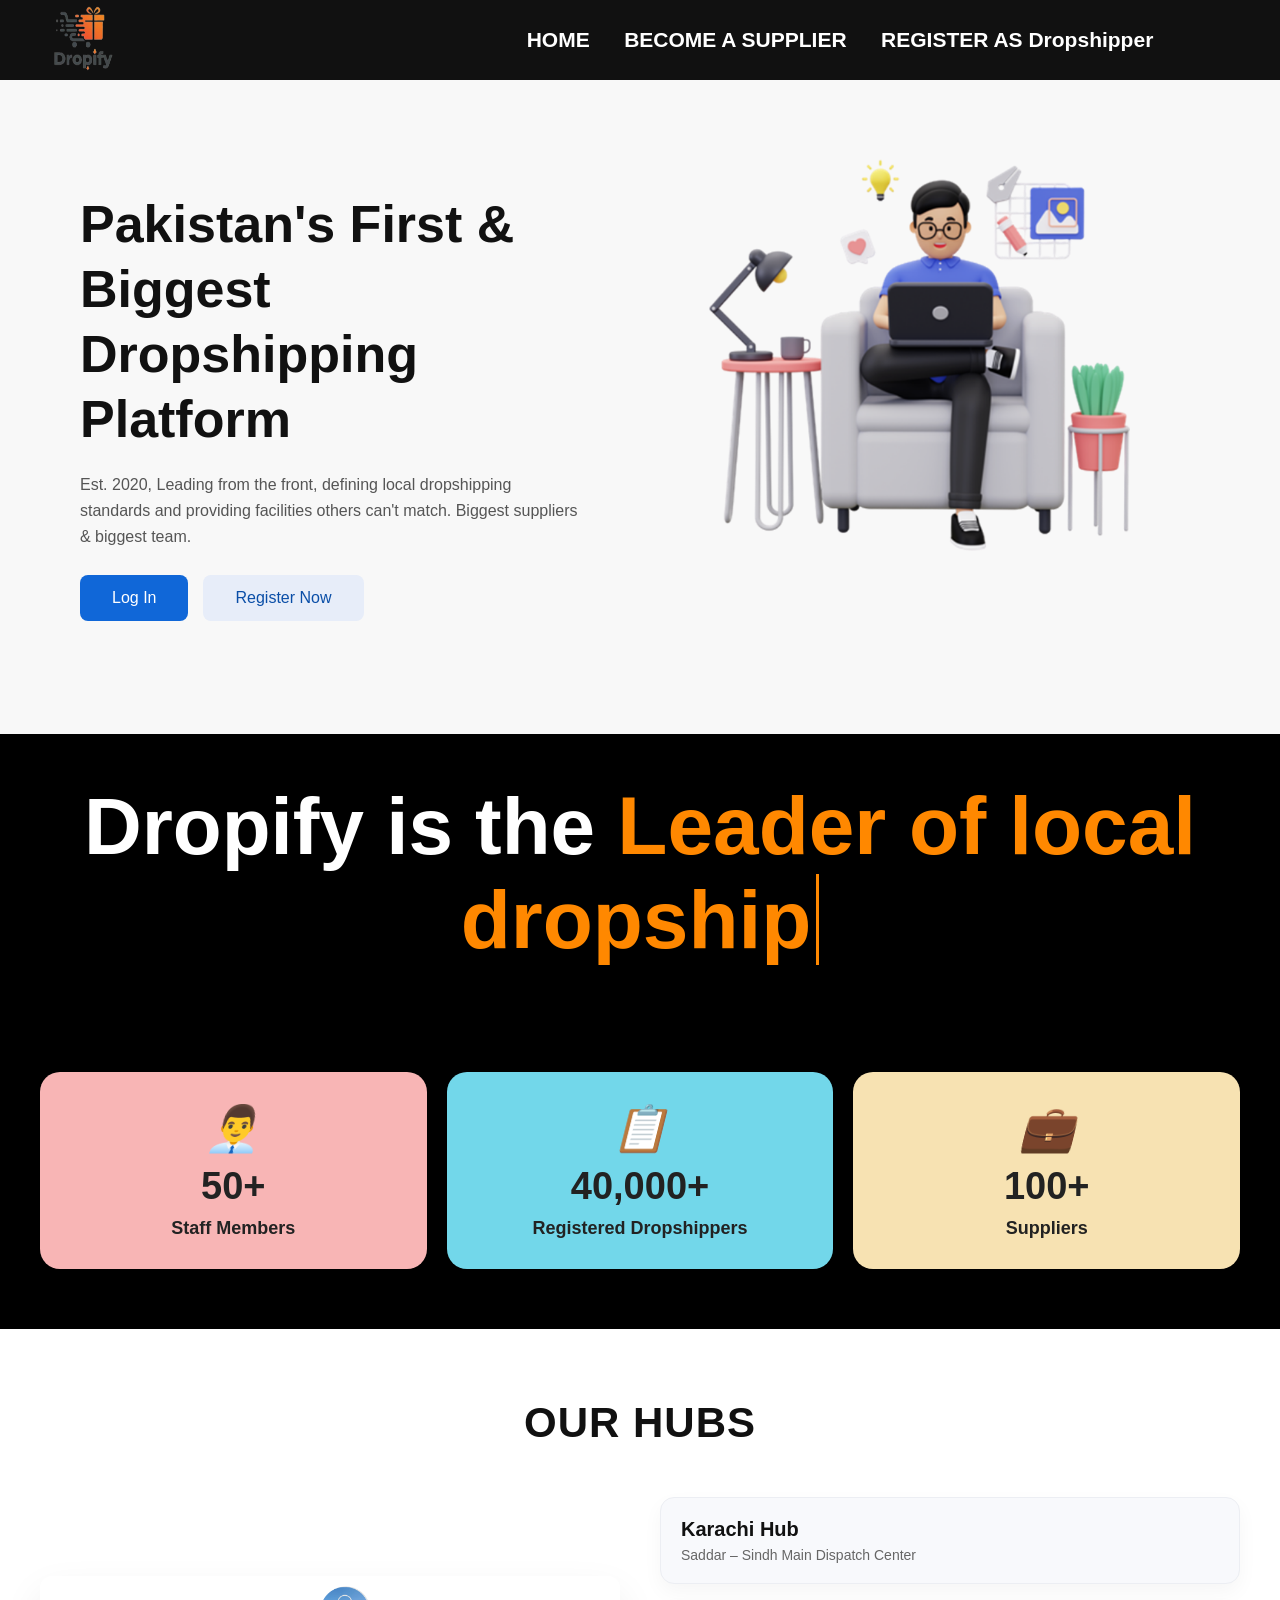
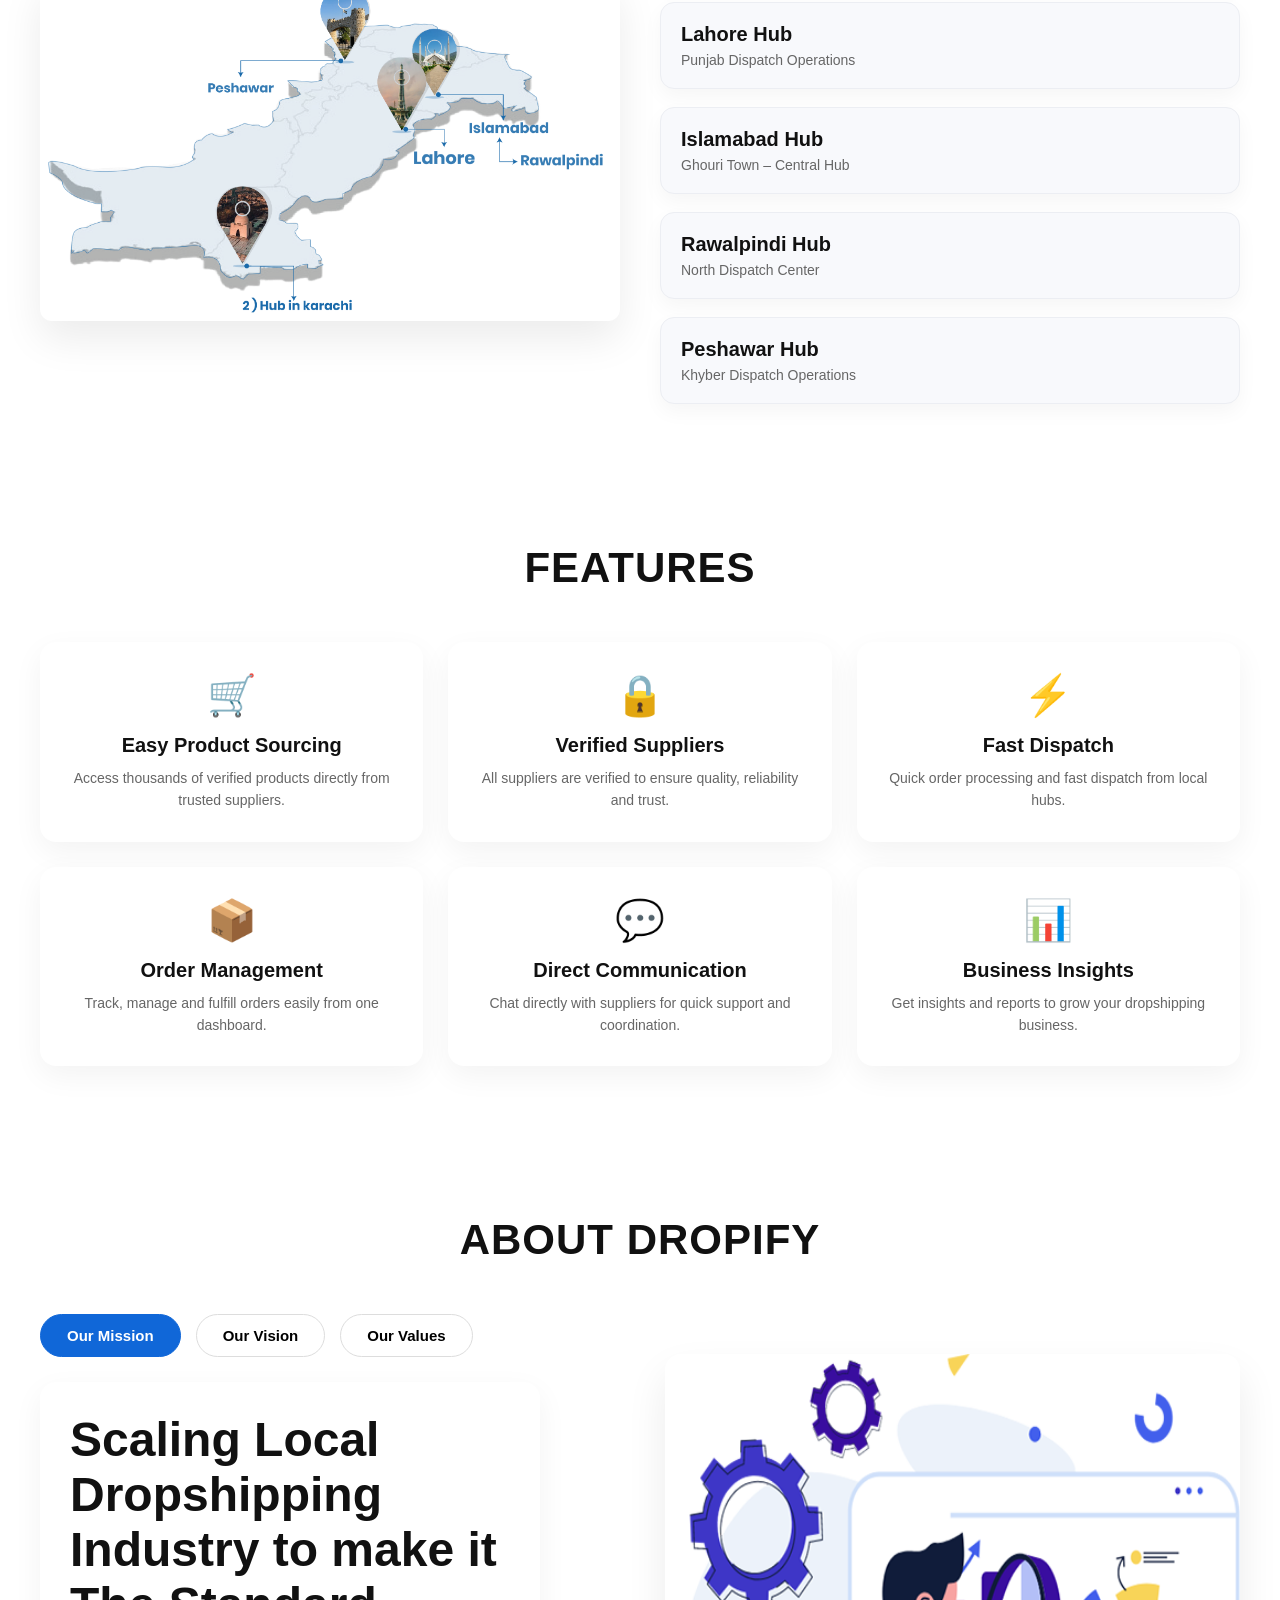
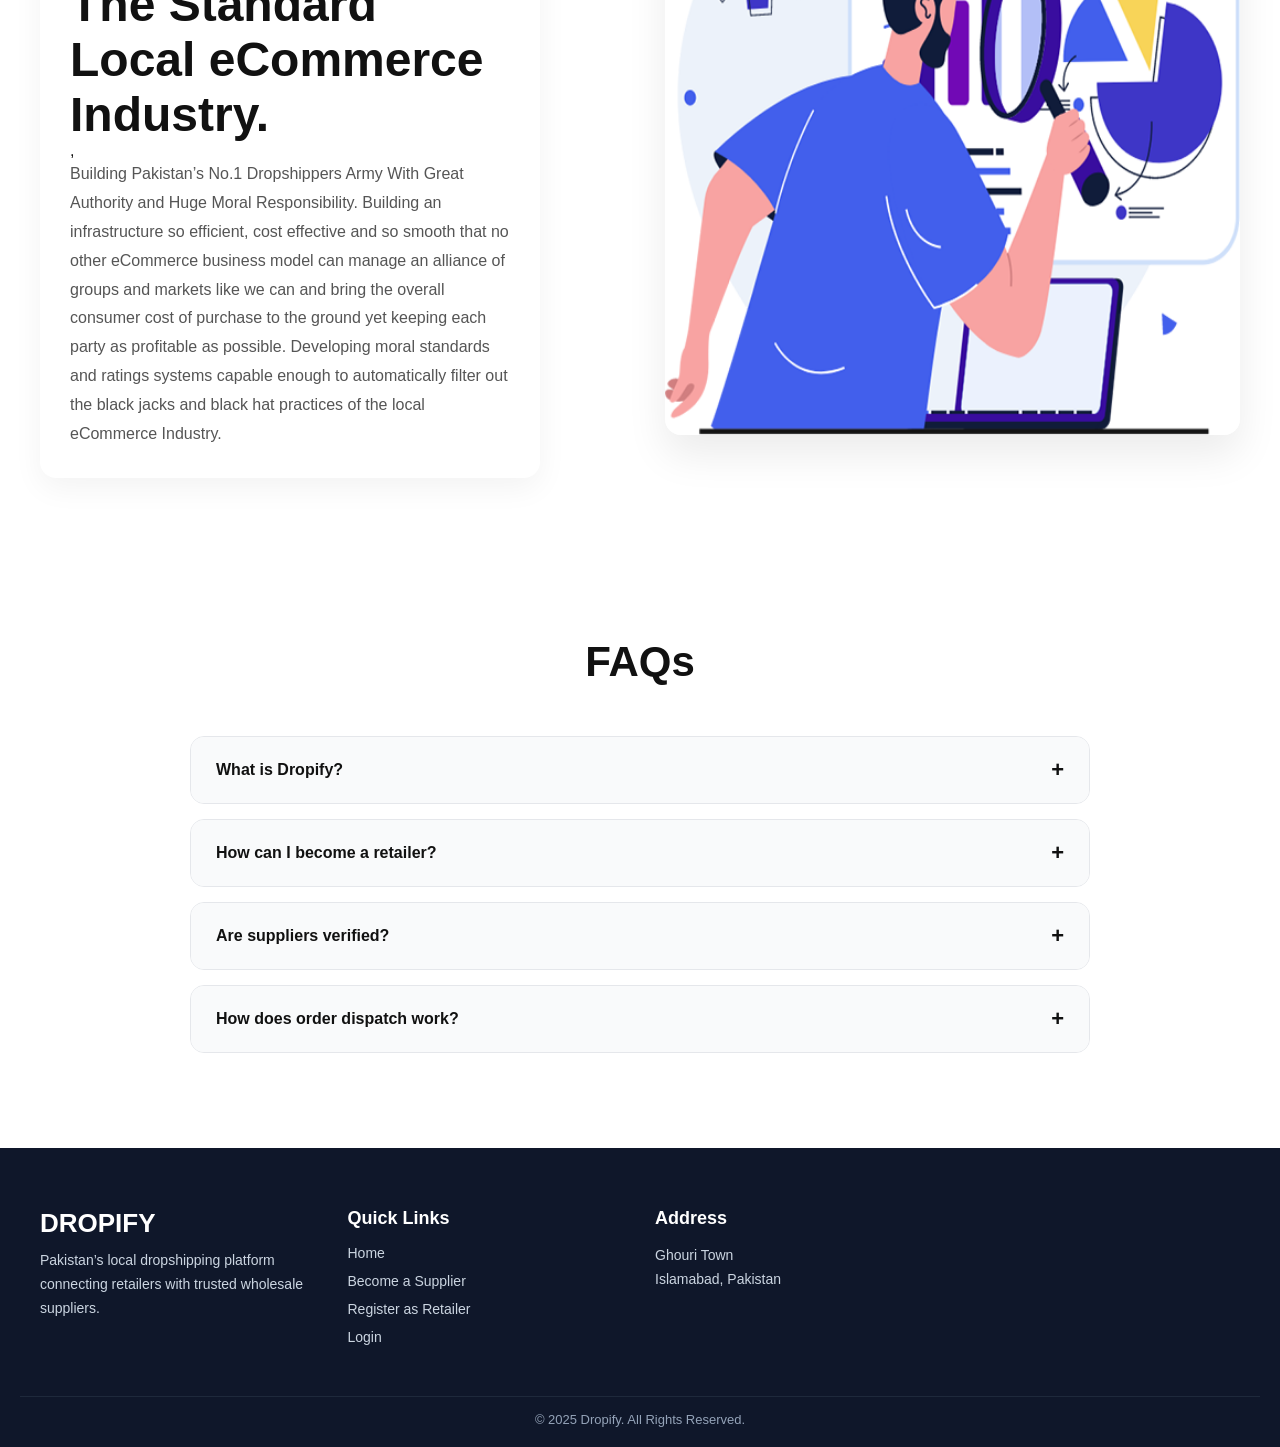
==== index.html @ 9a3376c7 "index.html" ====
<!DOCTYPE html>
<html lang="en">
<head>  
   
    <meta charset="UTF-8">
    <meta name="viewport" content="width=device-width, initial-scale=1.0">
    <title>DROPIFY - Home</title>
    <link rel="stylesheet" href="css/homepage.css">
</head>
<body>
   <!-- NAVBAR -->
<div class="navbar">
<!-- LEFT: LOGO -->
    <div class="nav-left">
        <img src="logo.png" class="logo" style="width: 83px; height: 83px;">
    </div>

    <!-- CENTER: MENU (Desktop) -->
    <div class="nav-center" id="navMenu">

    <!-- CLOSE BUTTON -->
    <div class="close-btn" id="closeBtn">✖</div>

        <a href="index.html">HOME</a>
        <a href="supplier-register.html">BECOME A SUPPLIER</a>
        <a href="retailer-register.html">REGISTER AS Dropshipper</a>
    </div>

</div>
    <!-- BANNER ABOUT COMPANY -->
     <div class="container">

        <div class="left">
            <h1>Pakistan's First & Biggest <br>Dropshipping Platform</h1>

            <p>
                Est. 2020, Leading from the front, defining local dropshipping standards 
                and providing facilities others can't match. Biggest suppliers & biggest team.
            </p>

            <div class="buttons">
                <a href="login.html"><button class="btn login">Log In</button></a>
                <a href="supplier-register.html"><button class="btn register">Register Now</button></a>
            </div>
        </div>

        <div class="right">
            <img src="banner1.png" alt="Dropshipping Image">
        </div>

    </div>
<div class="hero-section">
    <h2 class="typing-text">
        Dropify is the <span id="typewriter"></span>
    </h2>
</div>

    <!-- BANNER ABOUT PEOPLE WORKING WITH US -->

    <section class="stats-section">
    <div class="stats-container">

        <div class="stat-box pink">
            <i class="icon">👨‍💼</i>
            <h2>50+</h2>
            <p>Staff Members</p>
        </div>

        <div class="stat-box blue">
            <i class="icon">📋</i>
            <h2>40,000+</h2>
            <p>Registered Dropshippers</p>
        </div>

        <div class="stat-box yellow">
            <i class="icon">💼</i>
            <h2>100+</h2>
            <p>Suppliers</p>
        </div>

    </div>
</section>
<!-- OUR HUBS SECTION -->
<section class="hubs-section">

    <!-- TOP HEADING -->
    <h2 class="hubs-main-title">OUR HUBS</h2>

    <div class="hubs-content">

        <!-- LEFT SIDE IMAGE -->
        <div class="hubs-left">
            <img src="hubs.png" alt="Hubs Image">
        </div>

        <!-- RIGHT SIDE CARDS -->
        <div class="hubs-right">

            <div class="hub-card">
                <h3>Karachi Hub</h3>
                <p>Saddar – Sindh Main Dispatch Center</p>
            </div>

            <div class="hub-card">
                <h3>Lahore Hub</h3>
                <p>Punjab Dispatch Operations</p>
            </div>

            <div class="hub-card">
                <h3>Islamabad Hub</h3>
                <p>Ghouri Town – Central Hub</p>
            </div>

            <div class="hub-card">
                <h3>Rawalpindi Hub</h3>
                <p>North Dispatch Center</p>
            </div>

            <div class="hub-card">
                <h3>Peshawar Hub</h3>
                <p>Khyber Dispatch Operations</p>
            </div>

        </div>

    </div>

</section>


<!-- FEATURES SECTION -->
<section class="features-section">

    <h2 class="features-title">FEATURES</h2>

    <div class="features-container">

        <div class="feature-card">
            <div class="feature-icon">🛒</div>
            <h3>Easy Product Sourcing</h3>
            <p>Access thousands of verified products directly from trusted suppliers.</p>
        </div>

        <div class="feature-card">
            <div class="feature-icon">🔒</div>
            <h3>Verified Suppliers</h3>
            <p>All suppliers are verified to ensure quality, reliability and trust.</p>
        </div>

        <div class="feature-card">
            <div class="feature-icon">⚡</div>
            <h3>Fast Dispatch</h3>
            <p>Quick order processing and fast dispatch from local hubs.</p>
        </div>

        <div class="feature-card">
            <div class="feature-icon">📦</div>
            <h3>Order Management</h3>
            <p>Track, manage and fulfill orders easily from one dashboard.</p>
        </div>

        <div class="feature-card">
            <div class="feature-icon">💬</div>
            <h3>Direct Communication</h3>
            <p>Chat directly with suppliers for quick support and coordination.</p>
        </div>

        <div class="feature-card">
            <div class="feature-icon">📊</div>
            <h3>Business Insights</h3>
            <p>Get insights and reports to grow your dropshipping business.</p>
        </div>

    </div>

</section>


<!-- ABOUT DROPIFY SECTION -->
<section class="about-section">

    <!-- TOP HEADING -->
    <h2 class="about-title">ABOUT DROPIFY</h2>

    <div class="about-content">

        <!-- LEFT SIDE : TABS + CONTENT -->
        <div class="about-left">

            <div class="tabs">
                <button class="tab-btn active" onclick="openTab(event, 'mission')">
                    Our Mission
                </button>
                <button class="tab-btn" onclick="openTab(event, 'vision')">
                    Our Vision
                </button>
                <button class="tab-btn" onclick="openTab(event, 'values')">
                    Our Values
                </button>
            </div>

            <div class="tab-content">
                <div id="mission" class="tab-panel active">
                    <h1 style="font-size: 48px;">Scaling Local Dropshipping Industry to make it The Standard Local eCommerce Industry.</h1>,<br>
                    <p>
                       Building Pakistan’s No.1 Dropshippers Army With Great Authority and Huge Moral Responsibility.

Building an infrastructure so efficient, cost effective and so smooth that no other eCommerce business model can manage an alliance of groups and markets like we can and bring the overall consumer cost of purchase to the ground yet keeping each party as profitable as possible.

Developing moral standards and ratings systems capable enough to automatically filter out the black jacks and black hat practices of the local eCommerce Industry.
                    </p>
                </div>

                <div id="vision" class="tab-panel">
                    <h1 style="font-size: 48px;">To Become the Standard Way of eCommerce in Pakistan</h1><br>
                    <p>
                        To build the most cost-efficient, resource efficient, morally well managed eCommerce business model that utilizes the best on their best abilities, i.e Top wholesalers and products experts focusing all their attention to source and represent the next big product and Industry’s top digital expert utilizing their digital skills to manage sales and market of the product with their best abilities.

Making these relations so well managed and so transparent and systematic that one might stop considering any other options of running an eCommerce in Pakistan.
                    </p>
                </div>

                <div id="values" class="tab-panel">
                    <h1 style="font-size: 48px;">Transparency for all</h1><br>
                    <p>
                        We as a platform believe in extreme realistic approaches and extreme transparency of data so parties involved in the trade could take the right measures and bring the changes that benefits everyone around the chain proud to be a part of. For example, returns are the most expensive part of eCommerce business so Dropify will never adjust these expensive in any other costs or charges mentioned to make sure dropshippers who are capable to control these expense in their business should be the top beneficiary of their efforts.

Morals and Ethics are a Necessity

Slowly but surely we are developing the systems and ratings to catch and kick the unethical business practices and making sure all the parties remains within the defined boundaries so an aura of trust can be built around the network of most alliances made through dropify.

Data and Automation for All

We believe in the intelligence which can be retrieved through the real data being submitted in the platform and utilizing this intelligence for the public benefits and automating the resource taking procedure to provide the services at unimaginable costs for all.
                    </p>
                </div>
            </div>

        </div>

        <!-- RIGHT SIDE : IMAGE -->
        <div class="about-right">
            <img src="about.png" alt="About Dropify">
        </div>

    </div>

</section>



    <!-- FAQ SECTION -->
<section class="faq-section">

    <h2 class="faq-title">FAQs</h2>

    <div class="faq-container">

        <div class="faq-item">
            <div class="faq-question">
                <span>What is Dropify?</span>
                <span class="icon">+</span>
            </div>
            <div class="faq-answer">
                Dropify is a local dropshipping platform that connects retailers with verified wholesale suppliers across Pakistan.
            </div>
        </div>

        <div class="faq-item">
            <div class="faq-question">
                <span>How can I become a retailer?</span>
                <span class="icon">+</span>
            </div>
            <div class="faq-answer">
                You can register as a retailer by creating an account and getting access to suppliers and products.
            </div>
        </div>

        <div class="faq-item">
            <div class="faq-question">
                <span>Are suppliers verified?</span>
                <span class="icon">+</span>
            </div>
            <div class="faq-answer">
                Yes, all suppliers on Dropify are verified to ensure trust, quality, and reliable order fulfillment.
            </div>
        </div>

        <div class="faq-item">
            <div class="faq-question">
                <span>How does order dispatch work?</span>
                <span class="icon">+</span>
            </div>
            <div class="faq-answer">
                Orders are dispatched from our local hubs located in major cities across Pakistan.
            </div>
        </div>

    </div>

</section>


<!-- FOOTER -->
<footer class="footer">

    <div class="footer-container">

        <!-- BRAND -->
        <div class="footer-box">
            <h3>DROPIFY</h3>
            <p>
                Pakistan’s local dropshipping platform connecting retailers
                with trusted wholesale suppliers.
            </p>
        </div>

        <!-- QUICK LINKS -->
        <div class="footer-box">
            <h4>Quick Links</h4>
            <ul>
                <li><a href="index.html">Home</a></li>
                <li><a href="supplier-register.html">Become a Supplier</a></li>
                <li><a href="retailer-register.html">Register as Retailer</a></li>
                <li><a href="login.html">Login</a></li>
            </ul>
        </div>

        <!-- ADDRESS -->
        <div class="footer-box">
            <h4>Address</h4>
            <p>Ghouri Town<br>Islamabad, Pakistan</p>
        </div>


    </div>

    <div class="footer-bottom">
        © 2025 Dropify. All Rights Reserved.
    </div>

</footer>

<script src="js/script.js"></script>
<script src="js/auth.js"></script>
</body>
</html>
---- css/homepage.css ----
/* GLOBAL BACKGROUND */
html, body {
    background-color: #ffffff;
    color: #111;}
.features-section,
.about-section,
.hubs-section,
.hubs-split-section,
.stats-section {
    background: #ffffff;
}

body {
    margin: 0;
    font-family: Arial, sans-serif;
    background: #f8f8f8;
}
/* hamburger hidden on desktop */
.hamburger {
    display: none;
    font-size: 30px;
    cursor: pointer;
    color: white;
}

.close-btn {
    display: none;
}


@media (max-width: 768px) {

    /* NAV-RIGHT center all items in mobile */
.nav-right {
    width: 100%;
    display: flex;
    justify-content: center;
    align-items: center;
    margin-top: 10px;
}

/* Close button inside side menu */
.close-btn {
    position: absolute;
    top: 20px;
    right: 20px;
    font-size: 28px;
    cursor: pointer;
    color: white;
    display: block;
}


/* Center the hamburger icon in mobile view */
.hamburger {
    font-size: 32px;
    display: block;
    margin: 0 auto;         /* center horizontally */
}


    /* Mobile menu hidden by default (right side) */
    .nav-center {
        position: fixed;
        top: 0;
        right: -250px;            /* hidden outside screen */
        width: 250px;
        height: 100%;
        background: #111;
        flex-direction: column;
        padding-top: 80px;
        transition: 0.3s ease;    /* smooth slide */
        z-index: 999;
    }

    /* menu links style */
    .nav-center a {
        color: white;
        display: block;
        font-size: 20px;
        padding: 15px 20px;      /* SPACE between items */
        margin: 5px 0;           /* extra space between items */
        border-bottom: 1px solid rgba(255,255,255,0.1);
        text-align: left;
    }

    /* When active (JS toggles this class) */
    .nav-center.active {
        right: 0;                 /* slide in */
    }

    .hamburger {
        display: block;
    }

    .navbar {
        flex-wrap: nowrap;
    }


}

/* NAVBAR */

.navbar {
    position: sticky;
    top: 0;
    z-index: 9999;
}

.navbar {
    background: #111;
    padding: 15px 40px;
    max-height: 80px;
    display: flex;
    justify-content: space-between;
    align-items: center;
    color: #fff;
}

/* GRID: LEFT - CENTER - RIGHT */
.nav-left {
    flex: 1;
}
.nav-center {
    flex: 2;
    text-align: center;
}
.nav-right {
    flex: 1;
    text-align: right;
}

/* LOGO */
.logo {
    height: 100px;
    width: auto;
}

/* MENU LINKS */
.nav-center a {
    margin: 0 15px;
    color: white;
    text-decoration: none;
    font-size: 21px;
    font-weight: bold;
    position: relative;
    padding-bottom: 3px;
    transition: 0.3s ease;
}

/* MENU HOVER EFFECT */
.nav-center a::after {
    content: "";
    position: absolute;
    left: 0;
    bottom: -3px;
    width: 0%;
    height: 2px;
    background: orange;
    transition: 0.3s ease;
}
.nav-center a:hover {
    color: orange;
}
.nav-center a:hover::after {
    width: 100%;
}

/* SEARCH BOX */
.search-box {
    padding: 8px 12px;
    border-radius: 20px;
    border: none;
    outline: none;
    font-size: 16px;
}


/* BANNERS */
* {
    margin: 0;
    padding: 0;
    box-sizing: border-box;
    font-family: "Poppins", sans-serif;
}

.container {
    display: flex;
    align-items: center;
    justify-content: space-between;
    padding: 60px 80px;
}

.left {
    width: 50%;
}

.left h1 {
    font-size: 52px;
    font-weight: 700;
    line-height: 65px;
}

.left p {
    margin: 20px 0;
    font-size: 16px;
    color: #555;
    line-height: 26px;
    max-width: 90%;
}

.buttons {
    margin-top: 25px;
    display: flex;
    gap: 15px;
}

.btn {
    padding: 14px 32px;
    border-radius: 8px;
    font-size: 16px;
    cursor: pointer;
    border: none;
    transition: 0.3s;
}

.login {
    background: #1067d8;
    color: #fff;
}

.login:hover {
    background: #0a4ea7;
}

.register {
    background: #e7edf9;
    color: #0a4ea7;
}

.register:hover {
    background: #d0dcf3;
}

.right {
    width: 50%;
    display: flex;
    justify-content: center;
}

.right img {
    width: 85%;
}

@media screen and (max-width: 900px) {
    .container {
        flex-direction: column;
        text-align: center;
        padding: 40px 20px;
    }
    .left, .right {
        width: 100%;
    }
    .right img {
        width: 65%;
    }
}

.typing-text {
    font-size: 32px;
    font-weight: 600;
    margin-top: 20px;
}

#typewriter {
    color: #1067d8;
    border-right: 3px solid #1067d8;
    padding-right: 5px;
    animation: blink 0.7s infinite;
}

@keyframes blink {
    0% { border-color: transparent; }
    50% { border-color: #1067d8; }
    100% { border-color: transparent; }
}

/* HERO BACKGROUND */
.hero-section {
    background: #000;
    padding: 25px 10px;
    text-align: center;  /* Center everything */
}

/* MAIN STATIC TEXT */
.typing-text {
    font-size: 80px;        /* bigger */
    font-weight: 800;       /* extra bold */
    color: #fff;            /* white */
}

/* TYPEWRITER TEXT */
#typewriter {
    color: #ff8800;         /* orange */
    font-weight: 900;       /* even bolder */
    font-size: 82px;        /* slightly bigger */
    border-right: 3px solid #ff8800;
    padding-right: 5px;
    animation: blink 0.7s infinite;
}

/* Cursor blink */
@keyframes blink {
    0% { border-color: transparent; }
    50% { border-color: #ff8800; }
    100% { border-color: transparent; }
}

/* STATS SECTION */
.stats-section {
    background: black;     
    padding: 60px 0;
}

.stats-container {
    max-width: 1200px;
    margin: auto;
    display: flex;
    justify-content: space-between;
    gap: 20px;
    flex-wrap: wrap;
}

/* Box Styling */
.stat-box {
    flex: 1;
    min-width: 280px;
    background: white;
    padding: 30px 20px;
    border-radius: 20px;
    text-align: center;
    transition: 0.3s;
    color: #222;
}

.stat-box:hover {
    transform: translateY(-10px);
}

/* COLORS */
.pink { background: #f8b5b5; }
.blue { background: #72d7ea; }
.yellow { background: #f7e2b2; }

/* ICON */
.stat-box .icon {
    font-size: 45px;
    margin-bottom: 10px;
    display: block;
}

/* Big Number */
.stat-box h2 {
    font-size: 38px;
    margin: 10px 0;
    font-weight: 800;
}

/* Description */
.stat-box p {
    font-size: 18px;
    font-weight: 600;
}


/* SECTIONS */
section {
    padding: 40px 80px;
    text-align: center;
}
h2 {
    margin-bottom: 20px;
}
/* OUR HUBS SECTION */
.hubs-section {
    padding: 70px 20px;
    background: #ffffff !important;
    text-align: center;
}


/* Big bold title */
.hubs-main-title {
    font-size: 42px;
    font-weight: 800;
    margin-bottom: 50px;
    color: #111;
    letter-spacing: 1px;
}

/* Two-column layout */
.hubs-content {
    max-width: 1200px;
    margin: auto;
    display: grid;
    grid-template-columns: 1fr 1fr;
    gap: 40px;
    align-items: center;
}

/* Left image */
.hubs-left img {
    width: 100%;
    border-radius: 12px;
    box-shadow: 0 18px 40px rgba(0,0,0,0.08);
}

/* Right cards wrap */
.hubs-right {
    display: flex;
    flex-direction: column;
    gap: 18px;
}

/* Hub card redesign */
.hub-card {
    background: #f8f9fc;
    padding: 20px;
    border-radius: 14px;
    text-align: left;
    border: 1px solid #eceef3;
    box-shadow: 0 8px 20px rgba(0,0,0,0.04);
    transition: 0.2s ease;
}

.hub-card:hover {
    transform: translateY(-4px);
    box-shadow: 0 12px 30px rgba(0,0,0,0.08);
}

.hub-card h3 {
    margin: 0;
    font-size: 20px;
    font-weight: 700;
    color: #111;
}

.hub-card p {
    margin: 6px 0 0;
    color: #666;
    font-size: 14px;
}

/* Responsive */
@media (max-width: 900px) {
    .hubs-content {
        grid-template-columns: 1fr;
        gap: 30px;
    }
}


/* FEATURES SECTION */
.features-section {
    padding: 70px 20px;
    background: #ffffff !important;
    text-align: center;
}


.features-title {
    font-size: 42px;
    font-weight: 800;
    margin-bottom: 50px;
    color: #111;
    letter-spacing: 1px;
}

/* Features grid */
.features-container {
    max-width: 1200px;
    margin: auto;
    display: grid;
    grid-template-columns: repeat(3, 1fr);
    gap: 25px;
}

/* Feature card */
.feature-card {
    background: #ffffff;
    padding: 30px 20px;
    border-radius: 16px;
    box-shadow: 0 10px 30px rgba(0,0,0,0.05);
    transition: 0.25s ease;
}

.feature-card:hover {
    transform: translateY(-8px);
    box-shadow: 0 16px 40px rgba(0,0,0,0.08);
}

/* Icon */
.feature-icon {
    font-size: 40px;
    margin-bottom: 15px;
}

/* Title */
.feature-card h3 {
    font-size: 20px;
    font-weight: 700;
    margin-bottom: 10px;
    color: #111;
}

/* Description */
.feature-card p {
    font-size: 14px;
    color: #666;
    line-height: 1.6;
}

/* Responsive */
@media (max-width: 900px) {
    .features-container {
        grid-template-columns: repeat(2, 1fr);
    }
}

@media (max-width: 600px) {
    .features-container {
        grid-template-columns: 1fr;
    }
    .features-title {
        font-size: 30px;
    }
}
/* ABOUT DROPIFY SECTION */

.about-section {
    padding: 80px 20px;
    background: #ffffff !important;
}


/* Big title */
.about-title {
    text-align: center;
    font-size: 42px;
    font-weight: 800;
    margin-bottom: 50px;
    color: #111;
    letter-spacing: 1px;
}

/* Two column layout */
.about-content {
    max-width: 1200px;
    margin: auto;
    display: grid;
    grid-template-columns: 1fr 1fr;
    gap: 50px;
    align-items: center;
}

/* LEFT SIDE */
.about-left {
    text-align: left;
}

/* Tabs */
.tabs {
    display: flex;
    gap: 15px;
    margin-bottom: 25px;
    flex-wrap: wrap;
}

.tab-btn {
    padding: 12px 26px;
    border-radius: 30px;
    border: 1px solid #ddd;
    background: #ffffff;
    font-size: 15px;
    font-weight: 600;
    cursor: pointer;
    transition: 0.25s;
}

.tab-btn:hover {
    background: #eaeefd;
}

.tab-btn.active {
    background: #1067d8;
    color: #fff;
    border-color: #1067d8;
}

/* Tab content */
.tab-content {
    max-width: 500px;
}

.tab-panel {
    display: none;
    background: #ffffff;
    padding: 30px;
    border-radius: 16px;
    box-shadow: 0 10px 30px rgba(0,0,0,0.05);
}

.tab-panel.active {
    display: block;
}

.tab-panel p {
    font-size: 16px;
    color: #555;
    line-height: 1.8;
}

/* RIGHT SIDE IMAGE */
.about-right img {
    width: 100%;
    border-radius: 16px;
    box-shadow: 0 20px 40px rgba(0,0,0,0.08);
}

/* Responsive */
@media (max-width: 900px) {
    .about-content {
        grid-template-columns: 1fr;
    }

    .about-left {
        text-align: center;
    }

    .tab-content {
        margin: auto;
    }
}


/* FAQ SECTION */
.faq-section {
    padding: 80px 20px;
    background: #ffffff;
}

.faq-title {
    text-align: center;
    font-size: 42px;
    font-weight: 800;
    margin-bottom: 50px;
    color: #111;
}

/* Container */
.faq-container {
    max-width: 900px;
    margin: auto;
}

/* Single FAQ */
.faq-item {
    border: 1px solid #e5e7eb;
    border-radius: 14px;
    margin-bottom: 15px;
    overflow: hidden;
}

/* Question */
.faq-question {
    padding: 20px 25px;
    background: #f9fafb;
    display: flex;
    justify-content: space-between;
    align-items: center;
    cursor: pointer;
    font-weight: 600;
    font-size: 16px;
}

.faq-question:hover {
    background: #f1f5f9;
}

/* Icon */
.faq-question .icon {
    font-size: 22px;
    transition: transform 0.3s;
}

/* Answer */
.faq-answer {
    padding: 0 25px;
    max-height: 0;
    overflow: hidden;
    background: #ffffff;
    color: #555;
    line-height: 1.7;
    transition: max-height 0.35s ease, padding 0.35s ease;
}

/* Active state */
.faq-item.active .faq-answer {
    max-height: 200px;
    padding: 20px 25px;
}

.faq-item.active .icon {
    transform: rotate(45deg);
}

/* Responsive */
@media (max-width: 600px) {
    .faq-title {
        font-size: 30px;
    }
}

/* FOOTER */
.footer {
    background: #0f172a;
    color: #cbd5e1;
    padding: 60px 20px 20px;
}

.footer-container {
    max-width: 1200px;
    margin: auto;
    display: grid;
    grid-template-columns: repeat(4, 1fr);
    gap: 30px;
}

/* Footer boxes */
.footer-box h3 {
    font-size: 26px;
    font-weight: 800;
    color: #ffffff;
    margin-bottom: 10px;
}

.footer-box h4 {
    font-size: 18px;
    font-weight: 700;
    color: #ffffff;
    margin-bottom: 15px;
}

.footer-box p {
    font-size: 14px;
    line-height: 1.7;
}

/* Links */
.footer-box ul {
    list-style: none;
    padding: 0;
}

.footer-box ul li {
    margin-bottom: 10px;
}

.footer-box ul li a {
    color: #cbd5e1;
    text-decoration: none;
    font-size: 14px;
    transition: 0.3s;
}

.footer-box ul li a:hover {
    color: #38bdf8;
}

/* Social icons */
.social-icons {
    display: flex;
    gap: 12px;
}

.social-icons a {
    font-size: 22px;
    text-decoration: none;
    transition: 0.3s;
}

.social-icons a:hover {
    transform: translateY(-4px);
}

/* Bottom bar */
.footer-bottom {
    text-align: center;
    margin-top: 40px;
    padding-top: 15px;
    border-top: 1px solid #1e293b;
    font-size: 13px;
    color: #94a3b8;
}

/* Responsive */
@media (max-width: 900px) {
    .footer-container {
        grid-template-columns: repeat(2, 1fr);
    }
}

@media (max-width: 500px) {
    .footer-container {
        grid-template-columns: 1fr;
        text-align: center;
    }
    .social-icons {
        justify-content: center;
    }
}
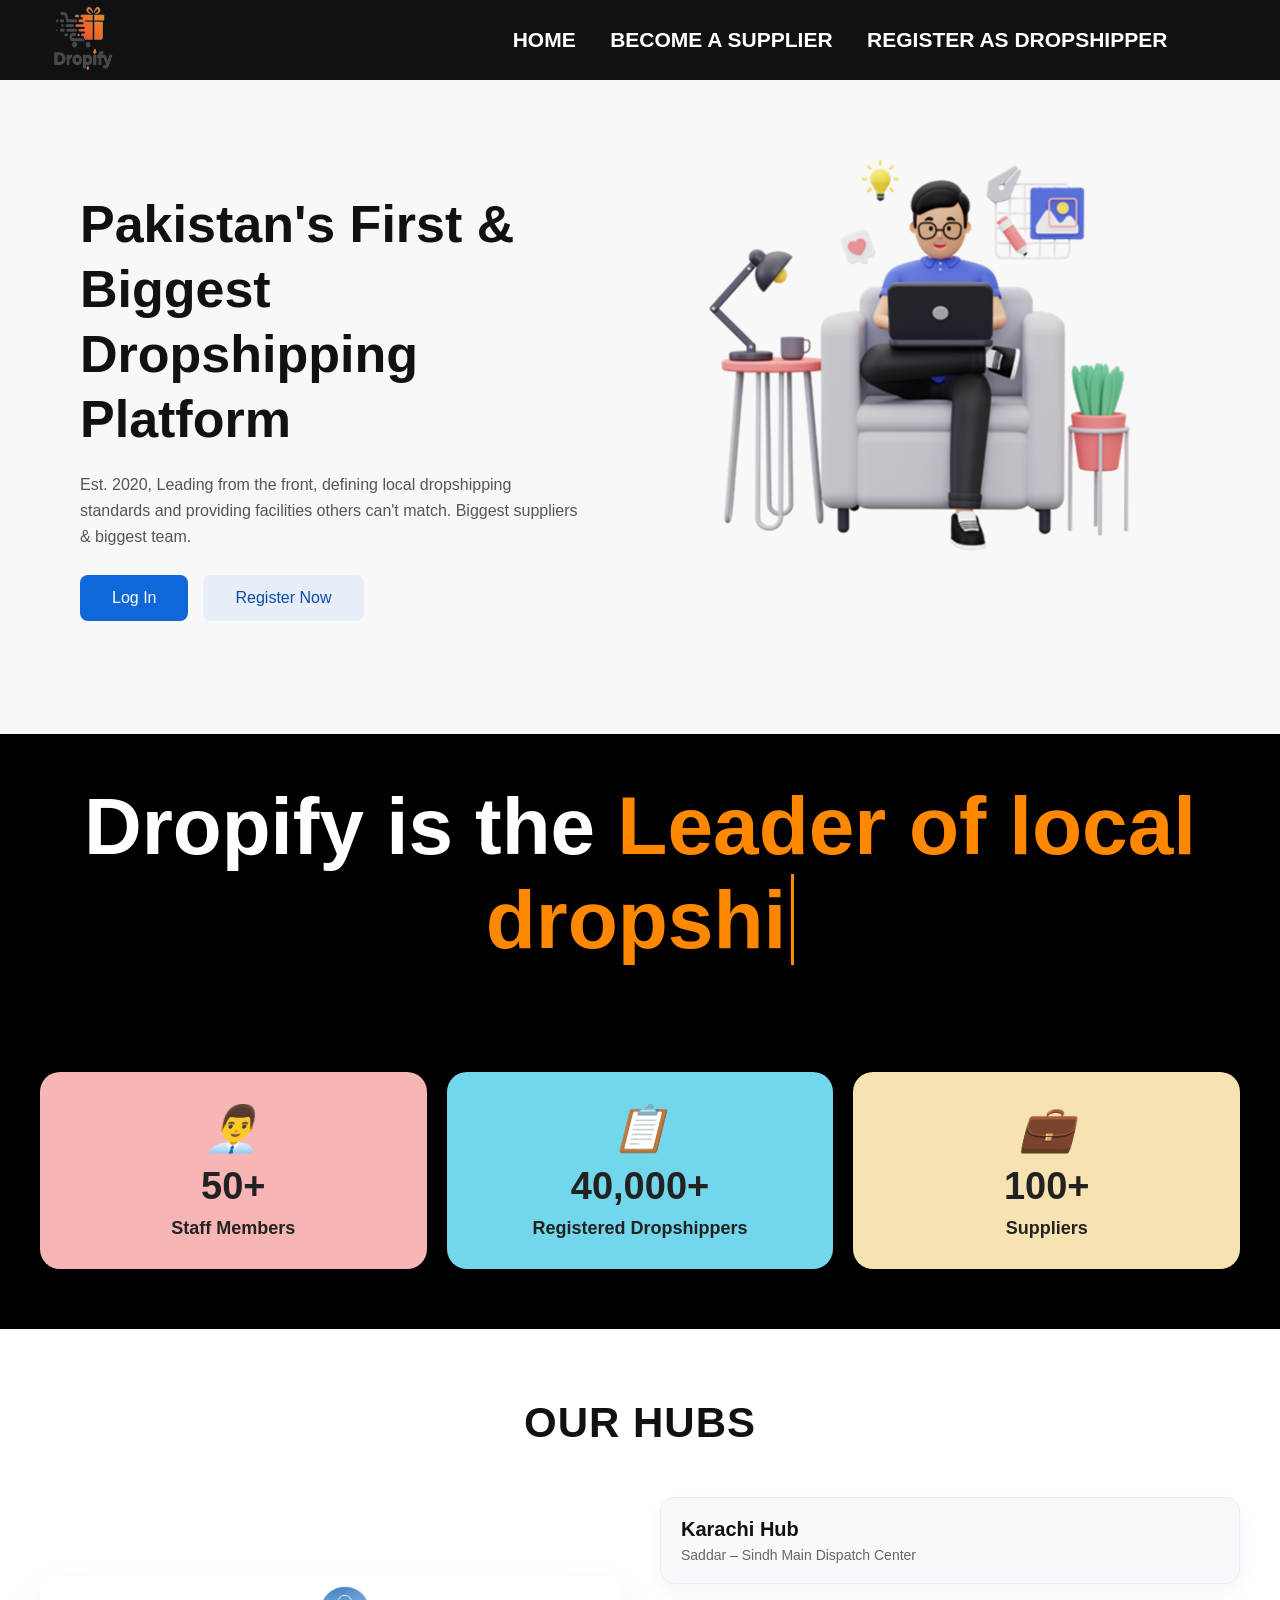
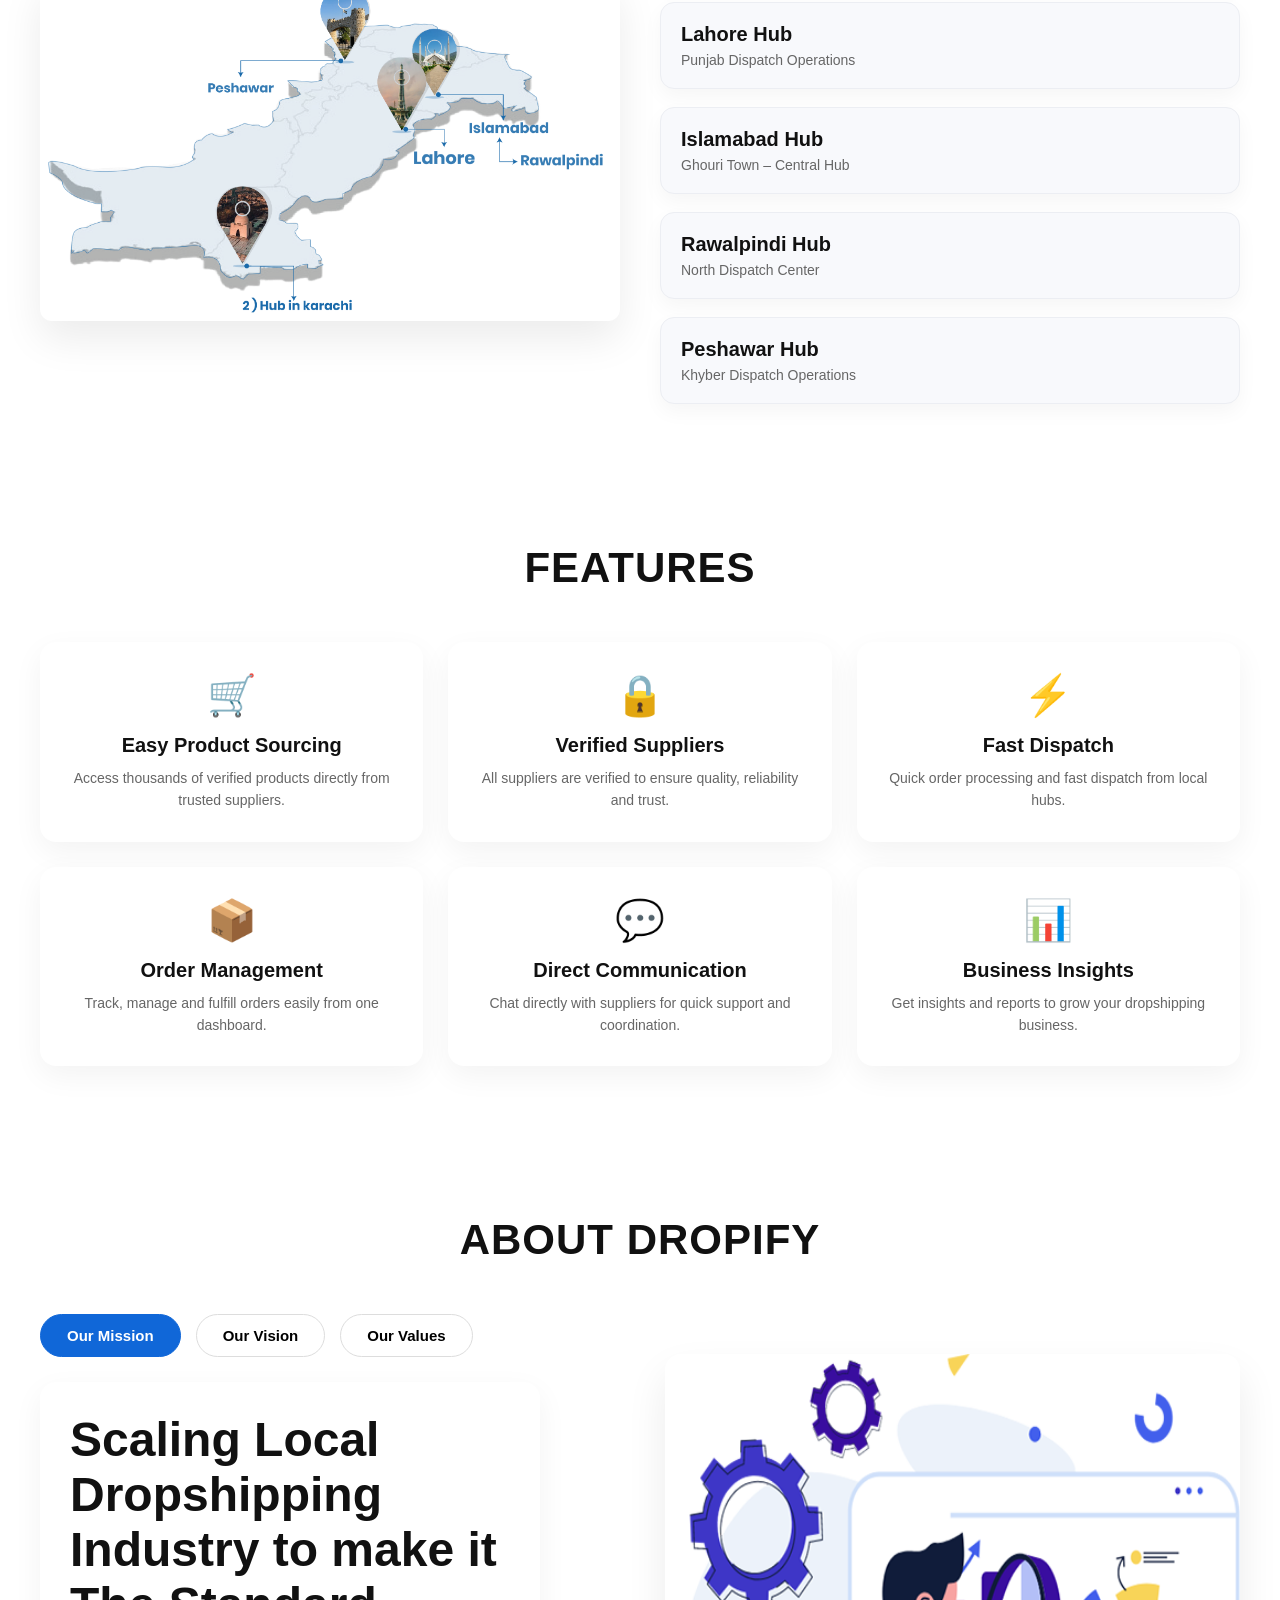
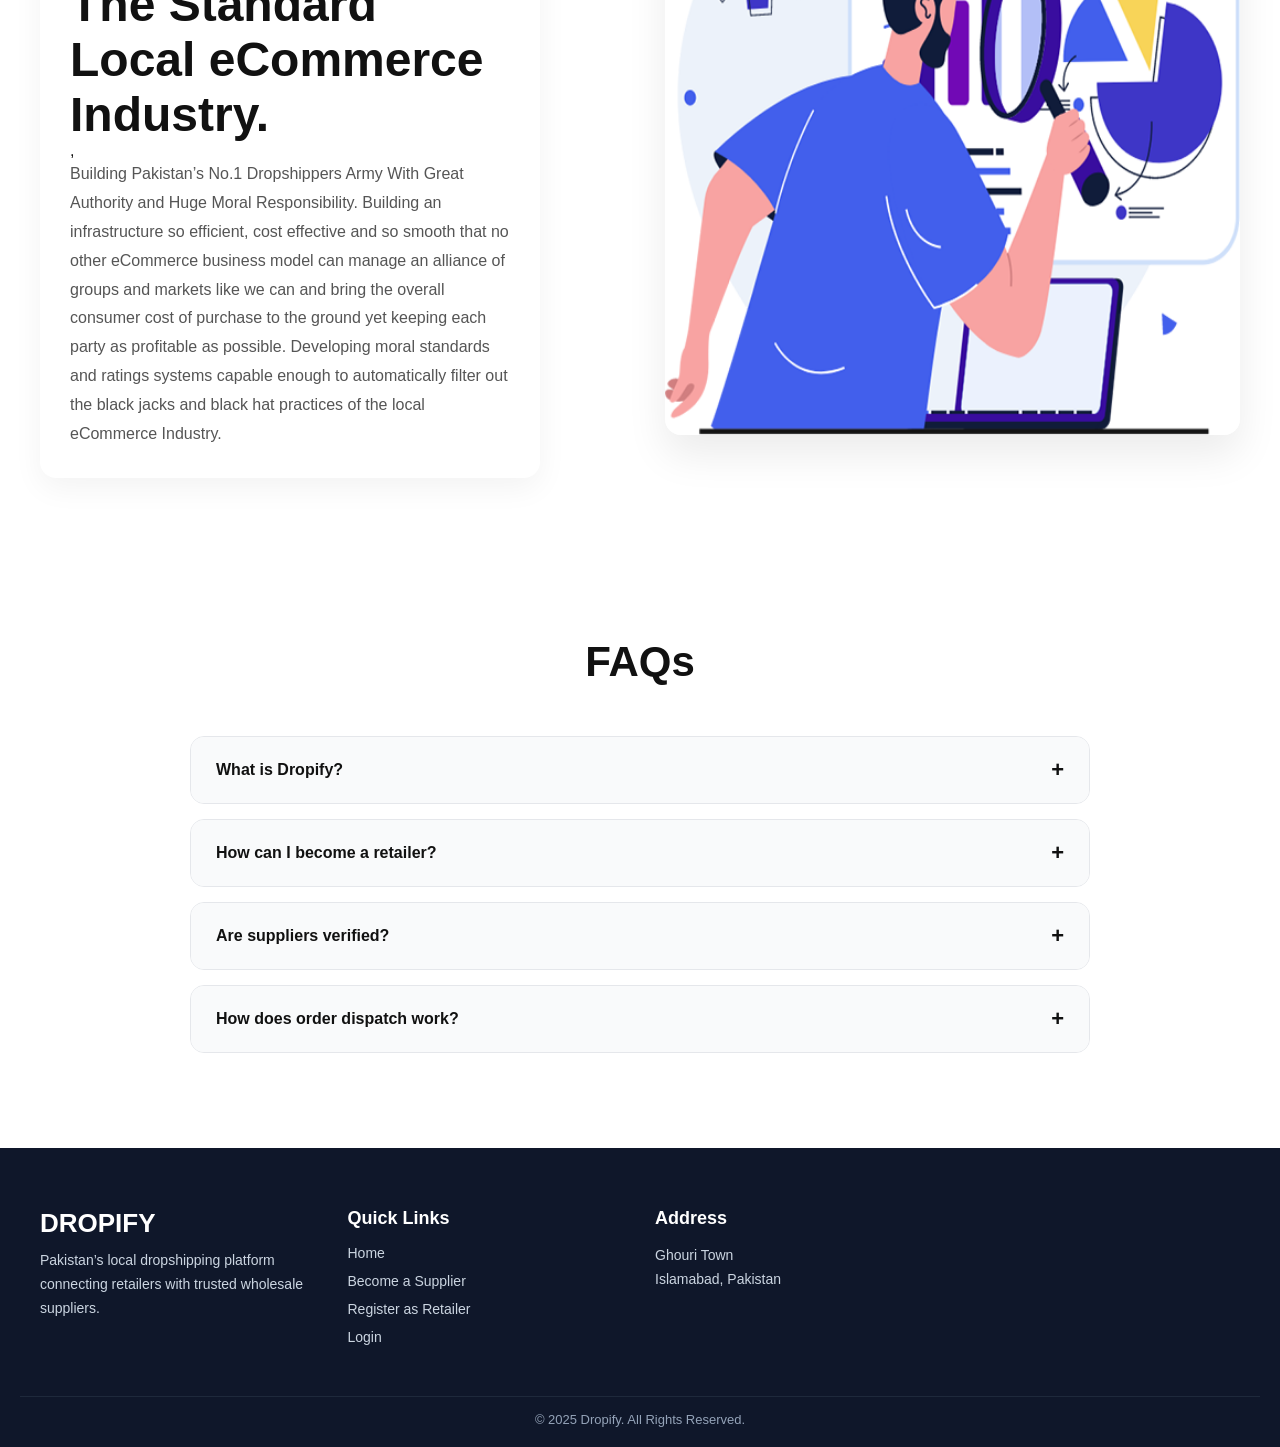
==== commit 2866dab5: "index.html" ====
--- a/index.html
+++ b/index.html
@@ -23,7 +23,7 @@
 
         <a href="index.html">HOME</a>
         <a href="supplier-register.html">BECOME A SUPPLIER</a>
-        <a href="retailer-register.html">REGISTER AS Dropshipper</a>
+        <a href="retailer-register.html">REGISTER AS DROPSHIPPER</a>
     </div>
 
 </div>
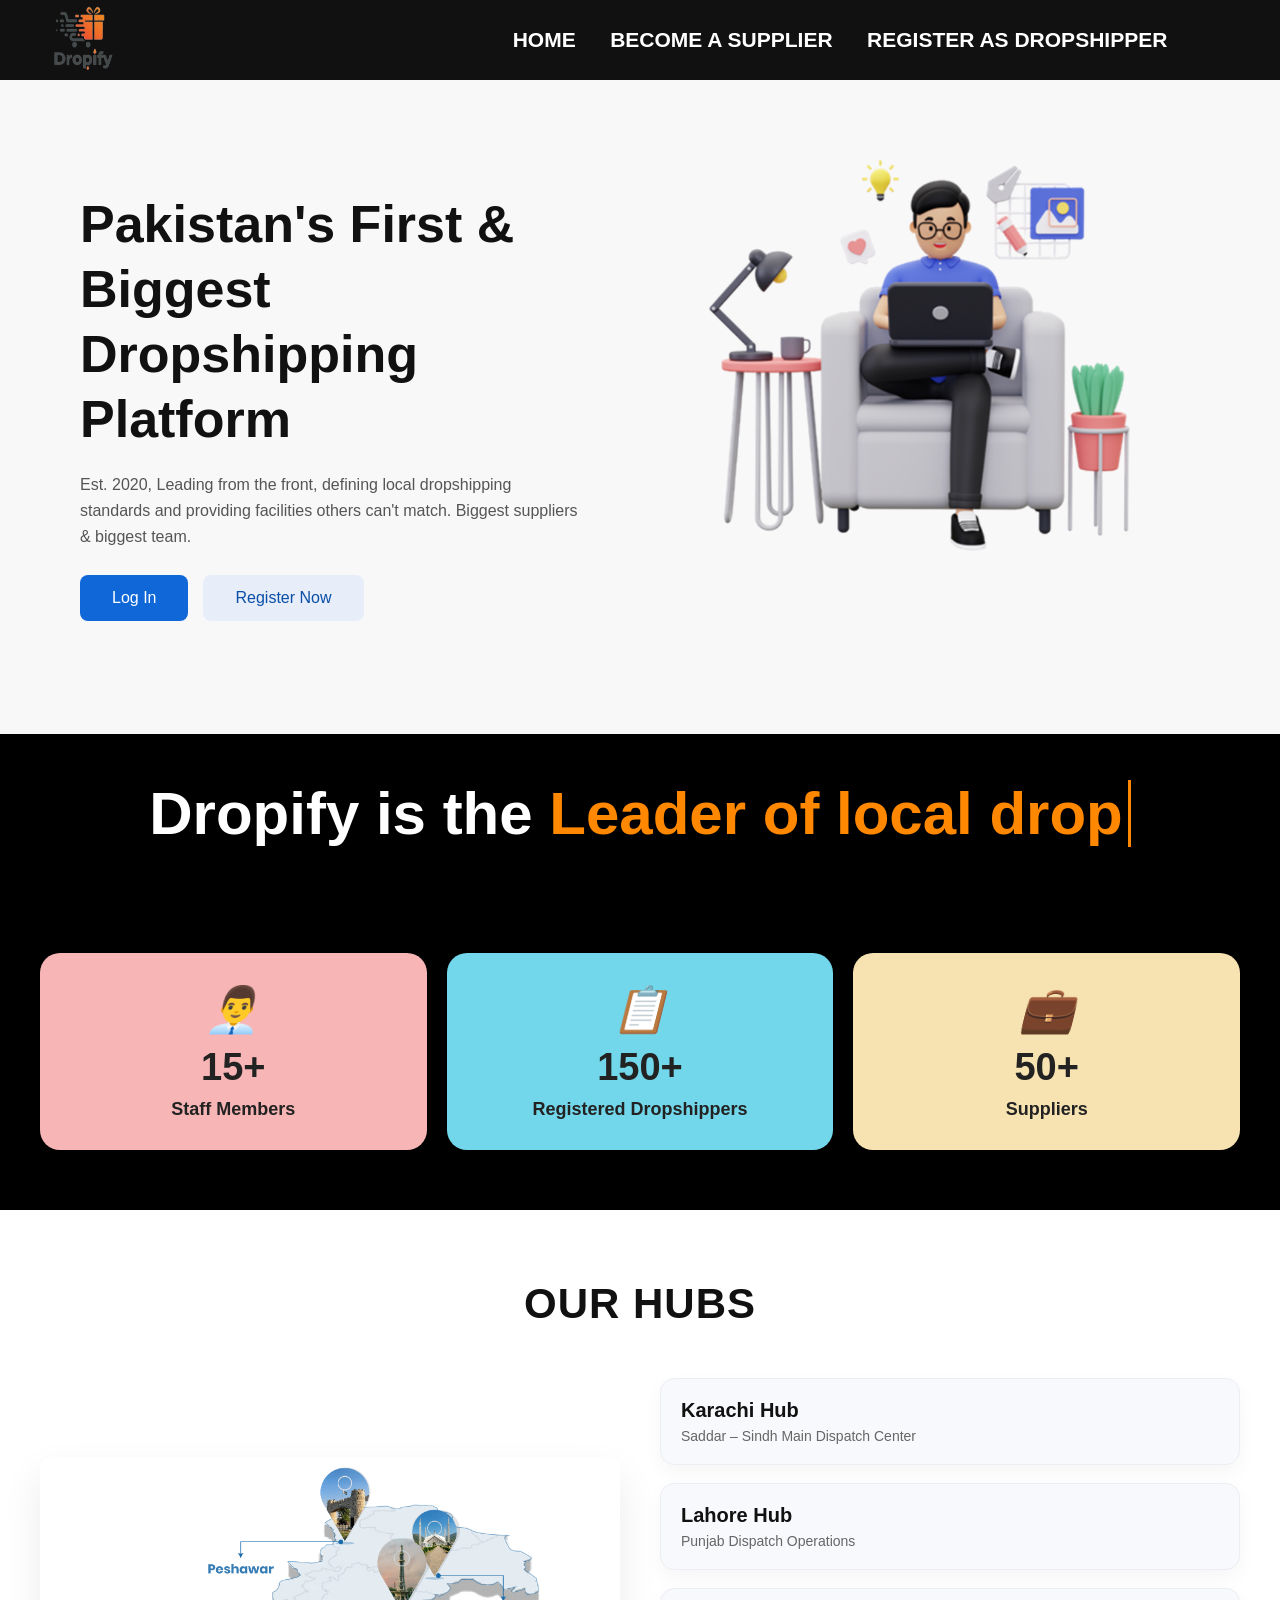
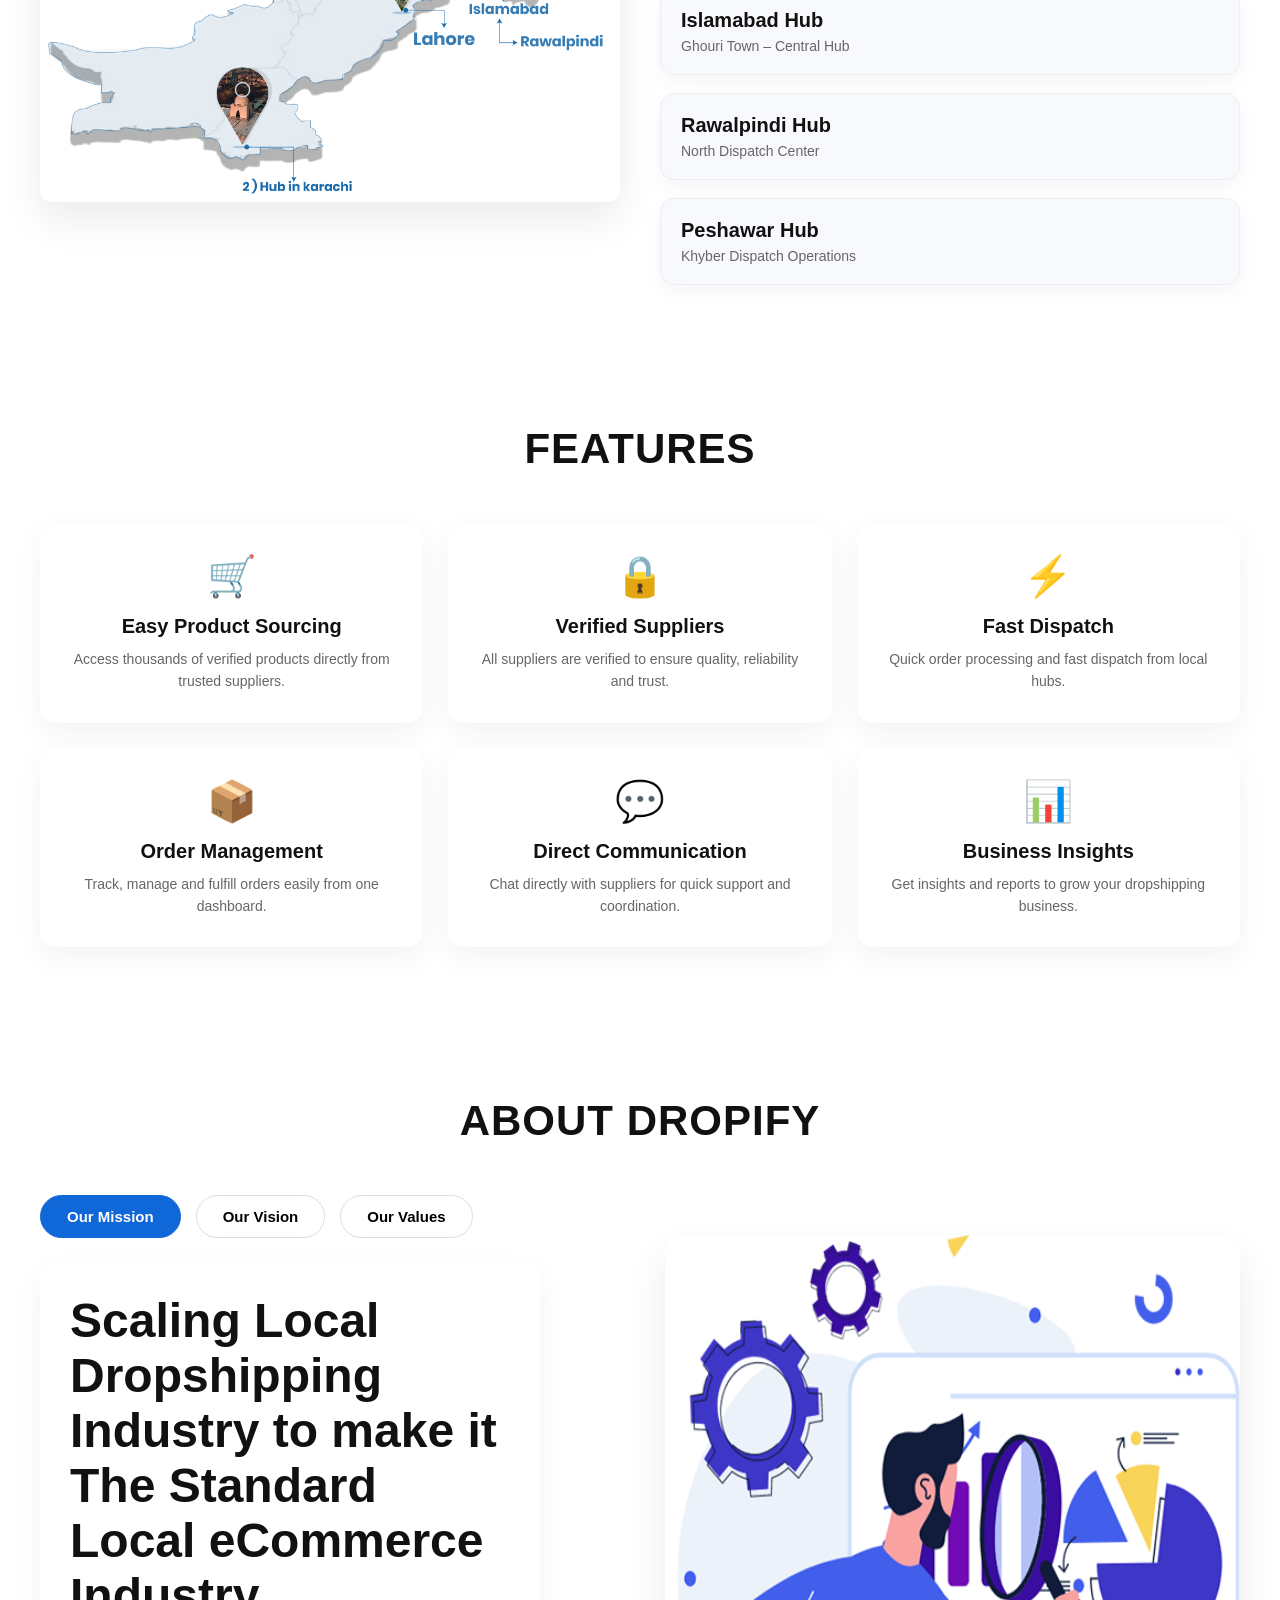
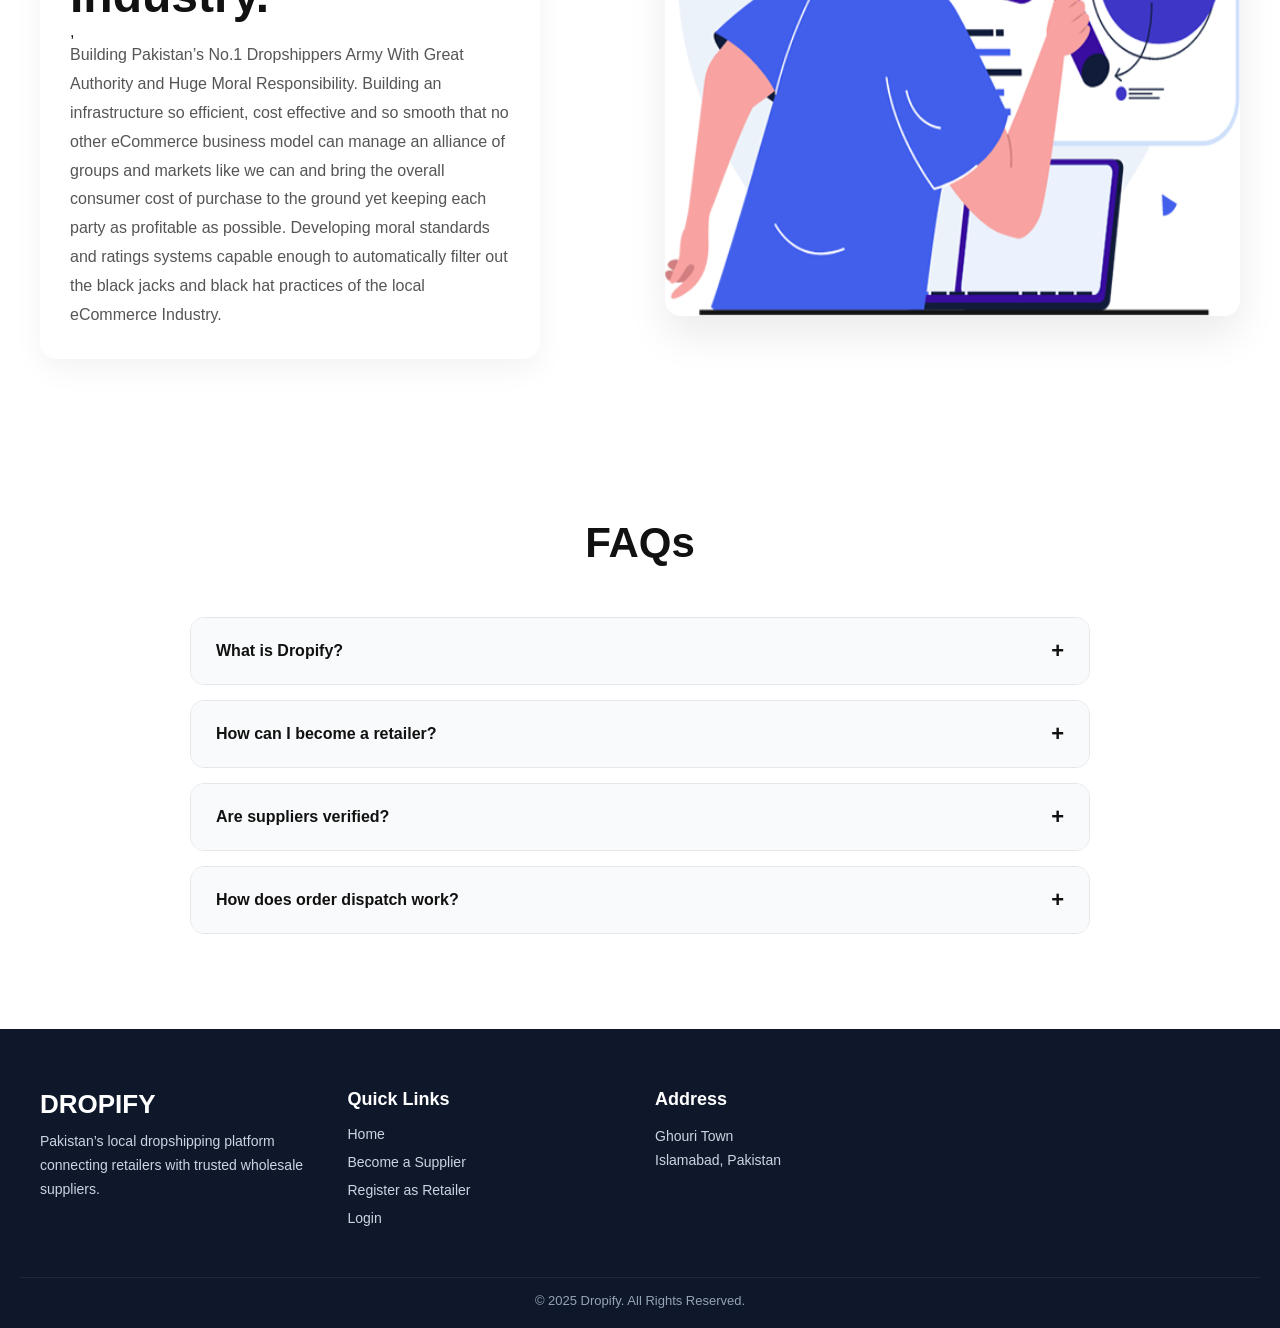
==== commit a8785943: "index.html" ====
--- a/index.html
+++ b/index.html
@@ -62,19 +62,19 @@
 
         <div class="stat-box pink">
             <i class="icon">👨‍💼</i>
-            <h2>50+</h2>
+            <h2>15+</h2>
             <p>Staff Members</p>
         </div>
 
         <div class="stat-box blue">
             <i class="icon">📋</i>
-            <h2>40,000+</h2>
+            <h2>150+</h2>
             <p>Registered Dropshippers</p>
         </div>
 
         <div class="stat-box yellow">
             <i class="icon">💼</i>
-            <h2>100+</h2>
+            <h2>50+</h2>
             <p>Suppliers</p>
         </div>
 
--- a/css/homepage.css
+++ b/css/homepage.css
@@ -268,8 +268,8 @@
 }
 
 .typing-text {
-    font-size: 32px;
-    font-weight: 600;
+    font-size: 20px;
+    font-weight: 500;
     margin-top: 20px;
 }
 
@@ -295,16 +295,16 @@
 
 /* MAIN STATIC TEXT */
 .typing-text {
-    font-size: 80px;        /* bigger */
-    font-weight: 800;       /* extra bold */
+    font-size: 60px;        /* bigger */
+    font-weight: 650;       /* extra bold */
     color: #fff;            /* white */
 }
 
 /* TYPEWRITER TEXT */
 #typewriter {
     color: #ff8800;         /* orange */
-    font-weight: 900;       /* even bolder */
-    font-size: 82px;        /* slightly bigger */
+    font-weight: 700;       /* even bolder */
+    font-size: 60px;        /* slightly bigger */
     border-right: 3px solid #ff8800;
     padding-right: 5px;
     animation: blink 0.7s infinite;
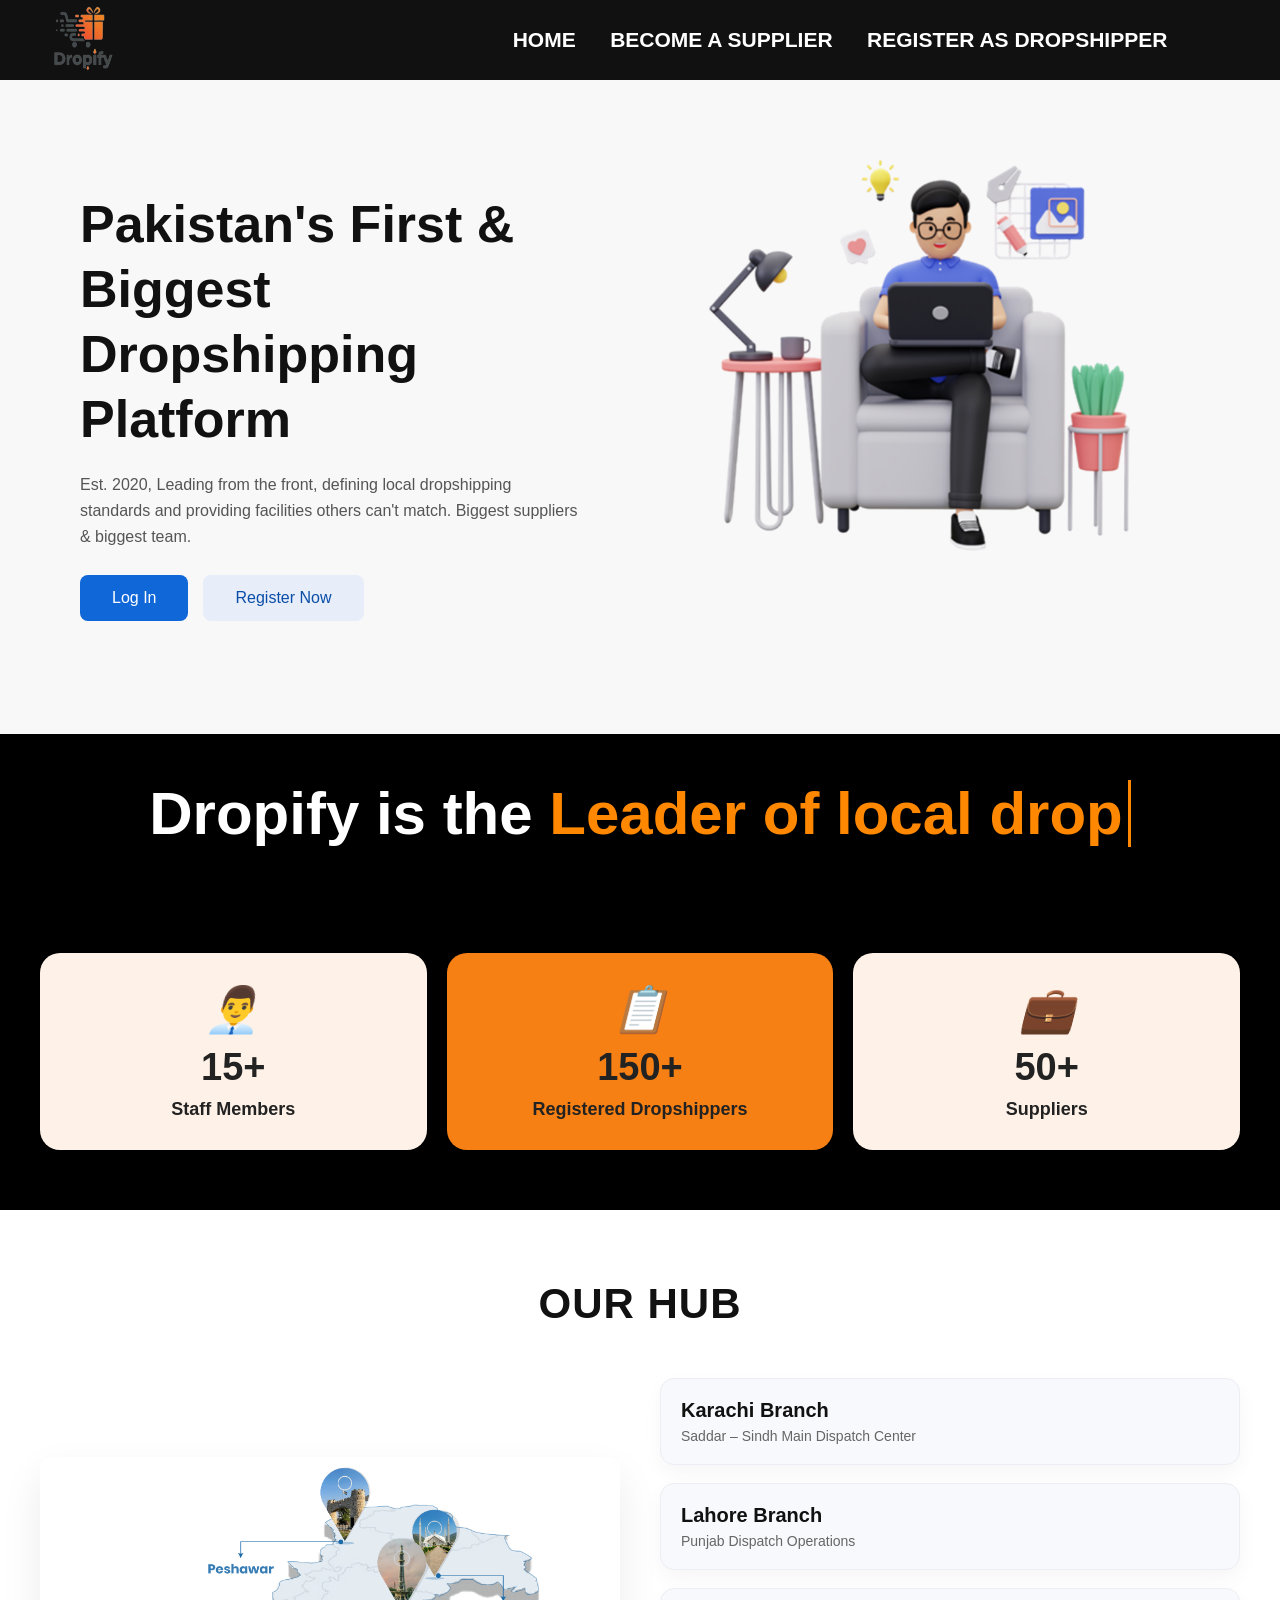
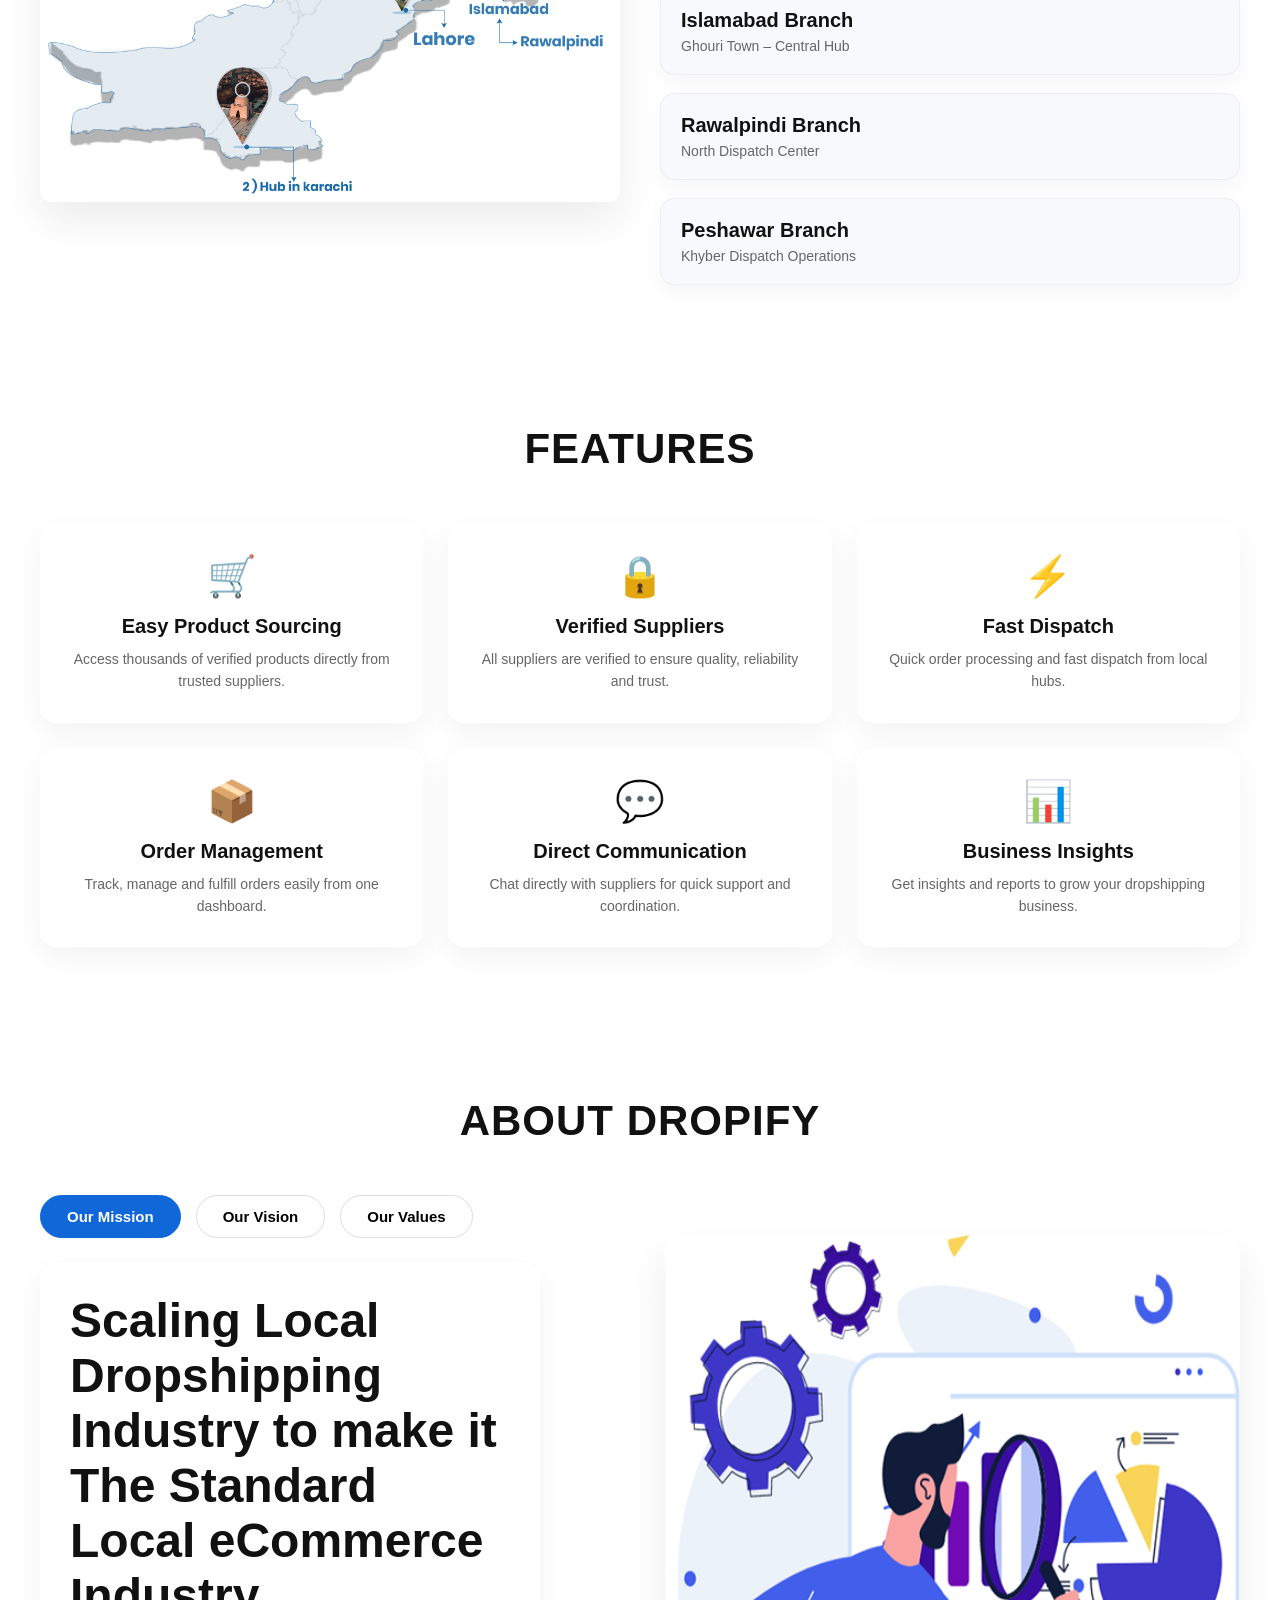
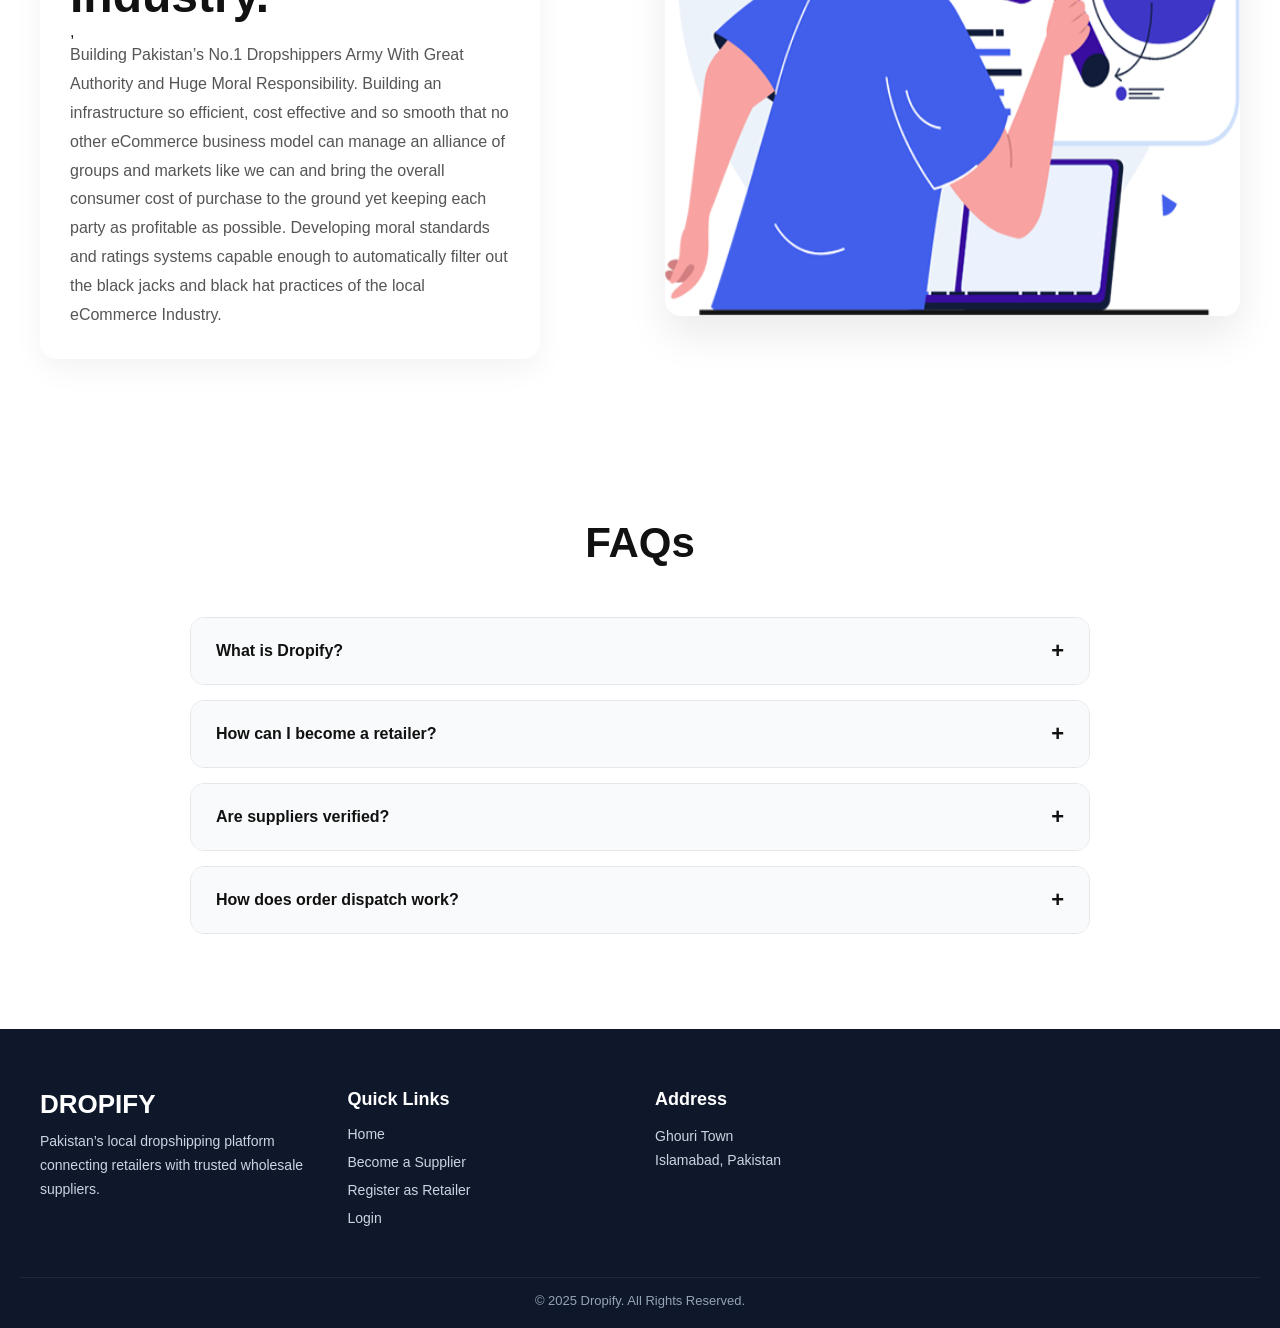
==== commit 30b4717e: "Update index.html" ====
--- a/index.html
+++ b/index.html
@@ -84,7 +84,7 @@
 <section class="hubs-section">
 
     <!-- TOP HEADING -->
-    <h2 class="hubs-main-title">OUR HUBS</h2>
+    <h2 class="hubs-main-title">OUR HUB</h2>
 
     <div class="hubs-content">
 
@@ -97,27 +97,27 @@
         <div class="hubs-right">
 
             <div class="hub-card">
-                <h3>Karachi Hub</h3>
+                <h3>Karachi Branch</h3>
                 <p>Saddar – Sindh Main Dispatch Center</p>
             </div>
 
             <div class="hub-card">
-                <h3>Lahore Hub</h3>
+                <h3>Lahore Branch</h3>
                 <p>Punjab Dispatch Operations</p>
             </div>
 
             <div class="hub-card">
-                <h3>Islamabad Hub</h3>
+                <h3>Islamabad Branch</h3>
                 <p>Ghouri Town – Central Hub</p>
             </div>
 
             <div class="hub-card">
-                <h3>Rawalpindi Hub</h3>
+                <h3>Rawalpindi Branch</h3>
                 <p>North Dispatch Center</p>
             </div>
 
             <div class="hub-card">
-                <h3>Peshawar Hub</h3>
+                <h3>Peshawar Branch</h3>
                 <p>Khyber Dispatch Operations</p>
             </div>
 
--- a/css/homepage.css
+++ b/css/homepage.css
@@ -349,9 +349,9 @@
 }
 
 /* COLORS */
-.pink { background: #f8b5b5; }
-.blue { background: #72d7ea; }
-.yellow { background: #f7e2b2; }
+.pink { background: #fef2e8; }
+.blue { background: #f68014; }
+.yellow { background: #fef2e8; }
 
 /* ICON */
 .stat-box .icon {
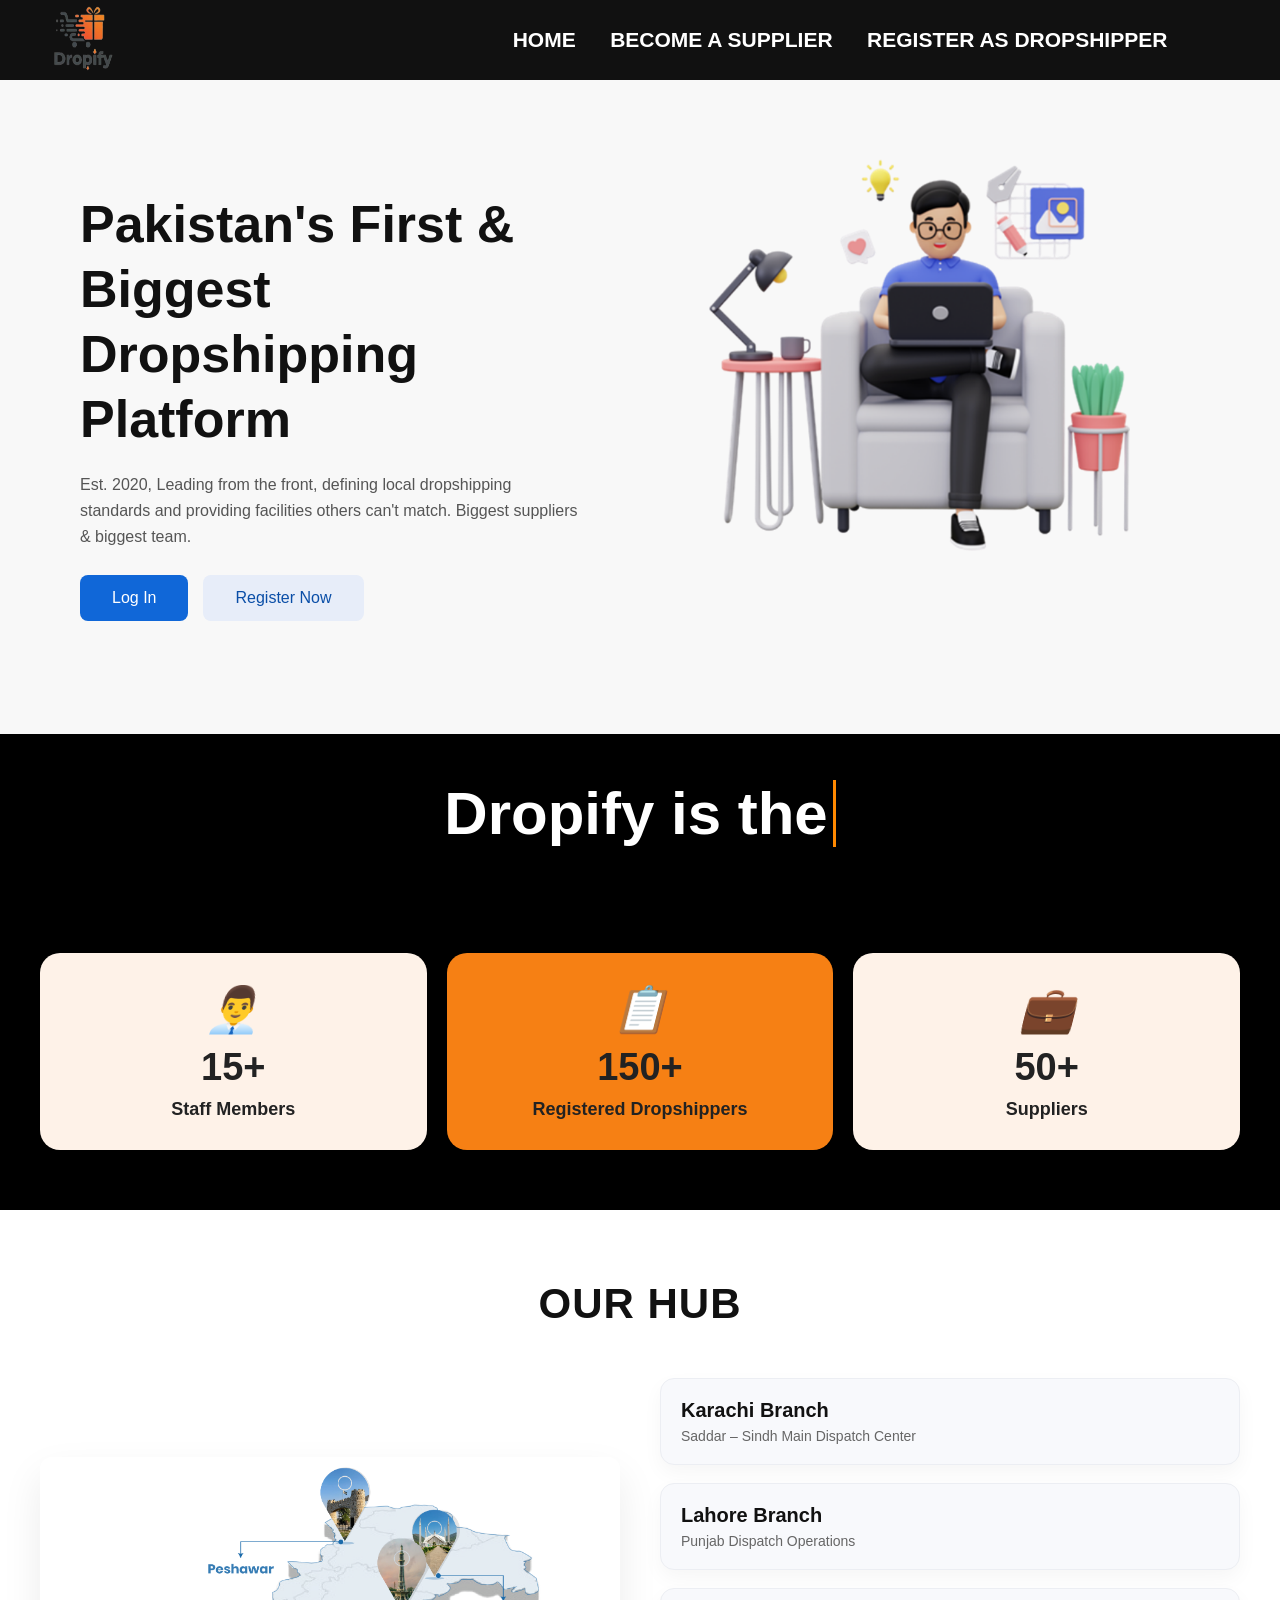
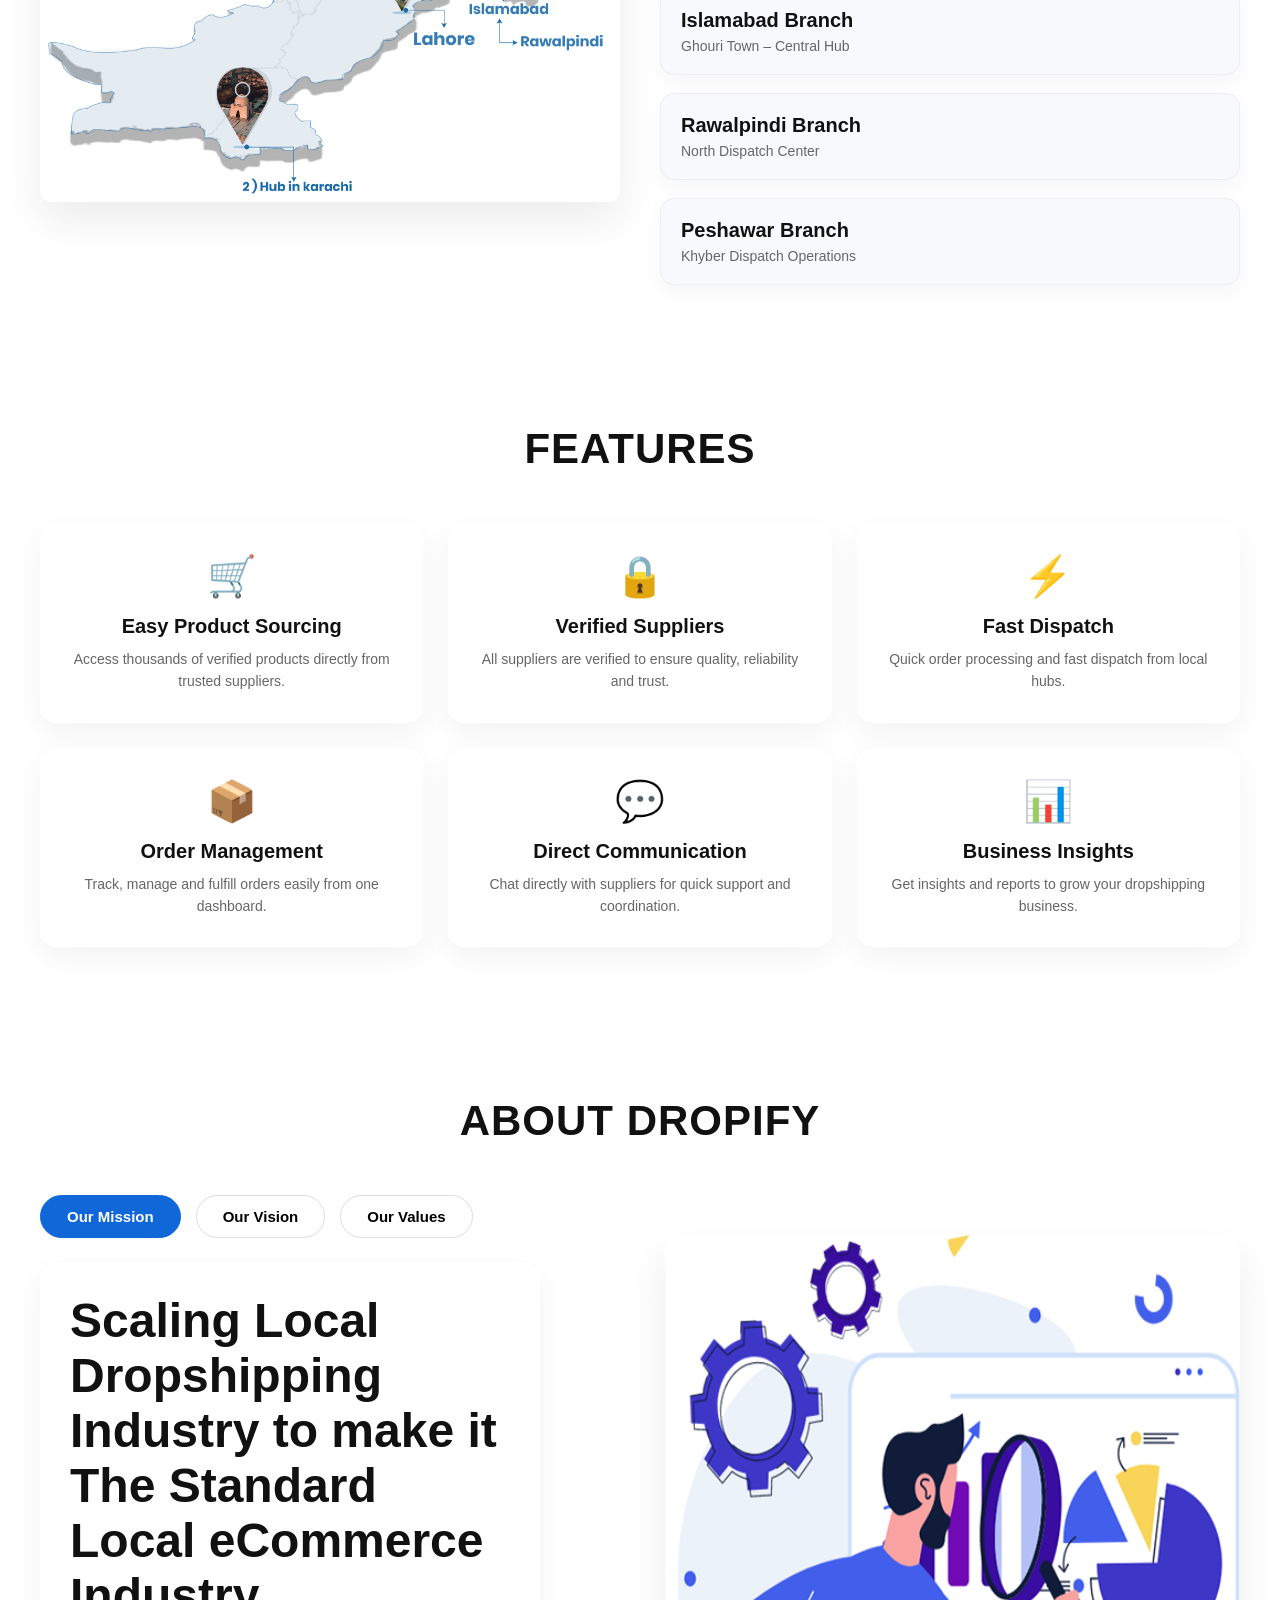
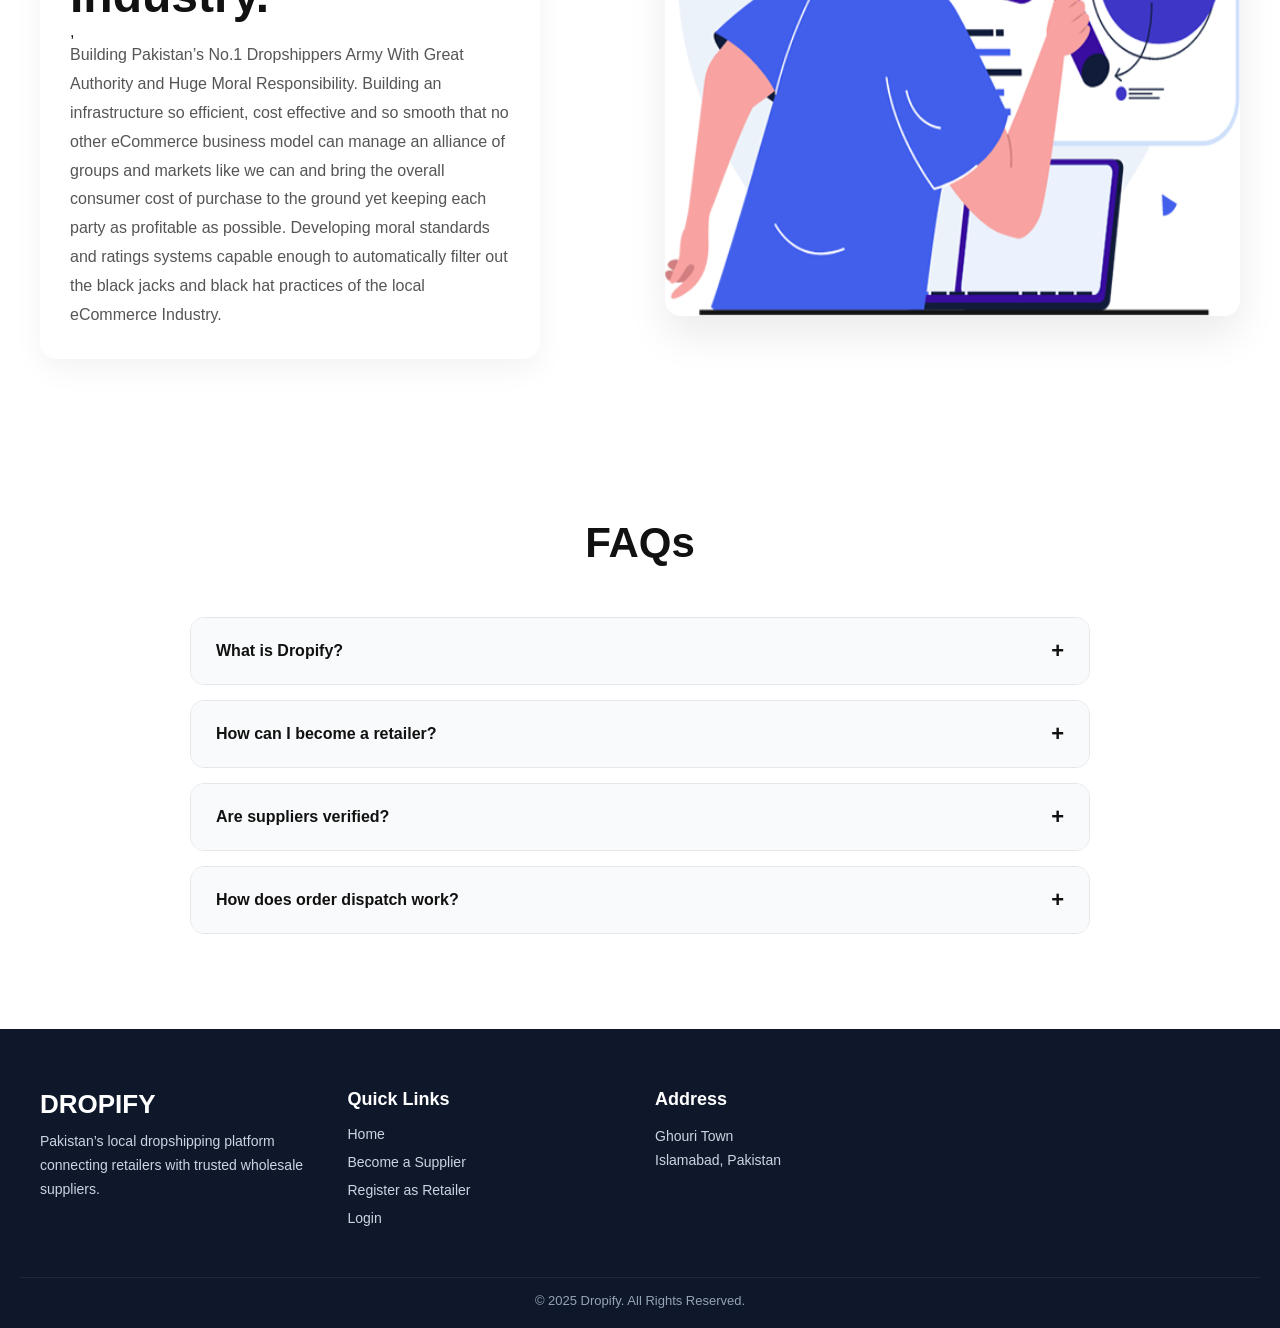
==== commit 1b46cd1b: "index.html" ====
--- a/index.html
+++ b/index.html
@@ -341,7 +341,6 @@
 
 </footer>
 
-<script src="js/script.js"></script>
-<script src="js/auth.js"></script>
+
 </body>
 </html>
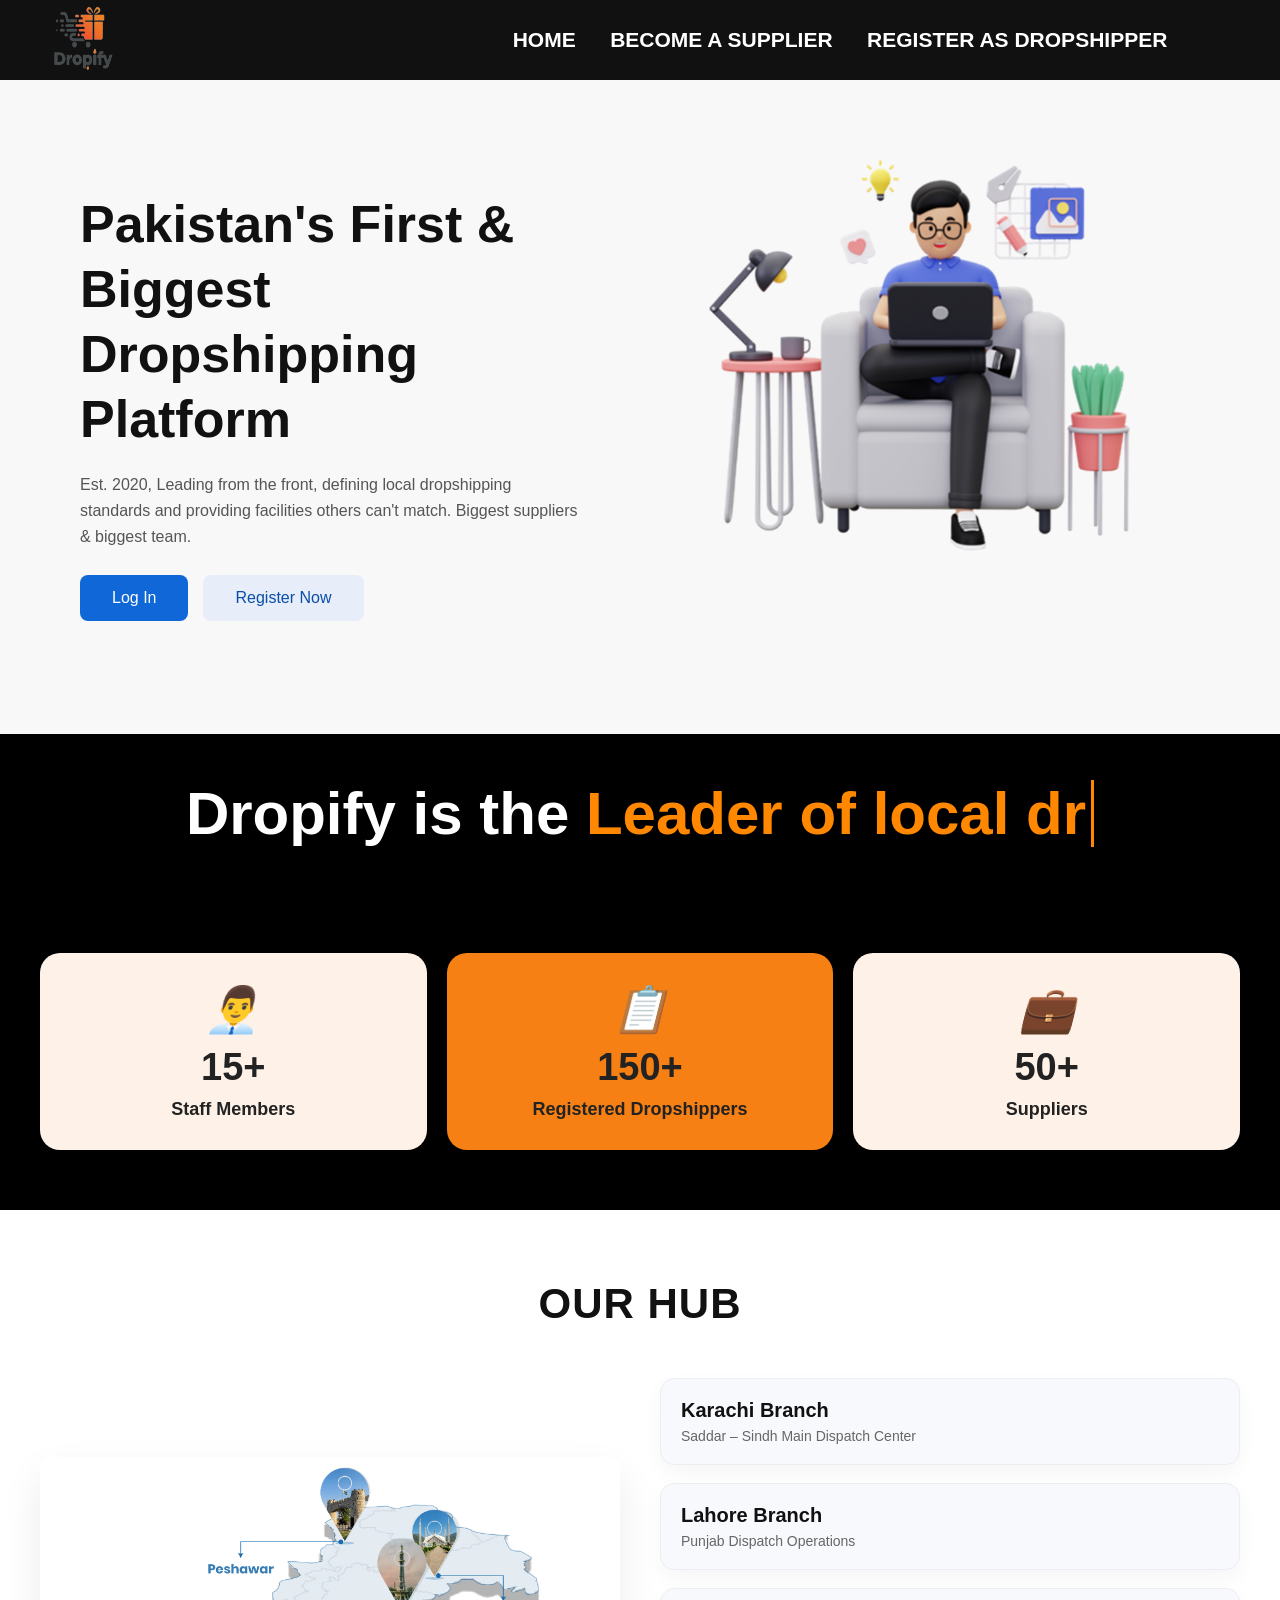
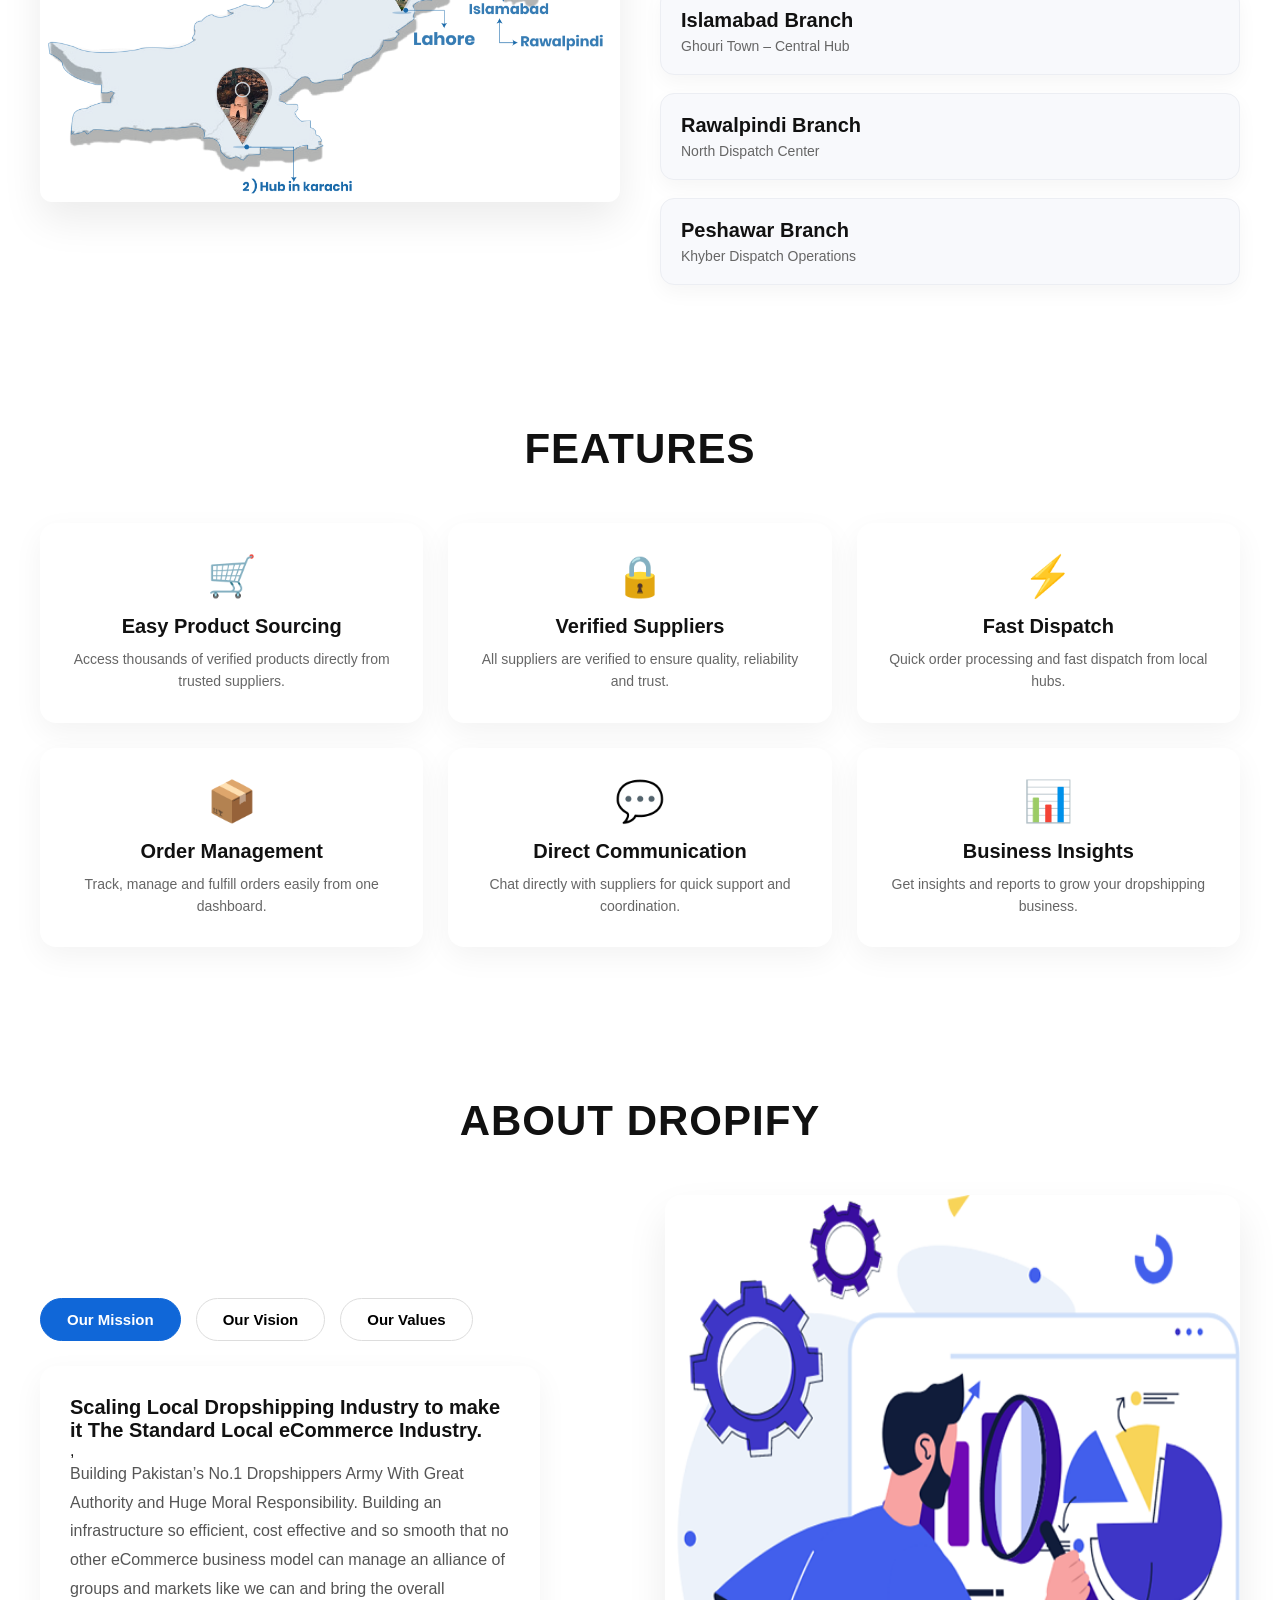
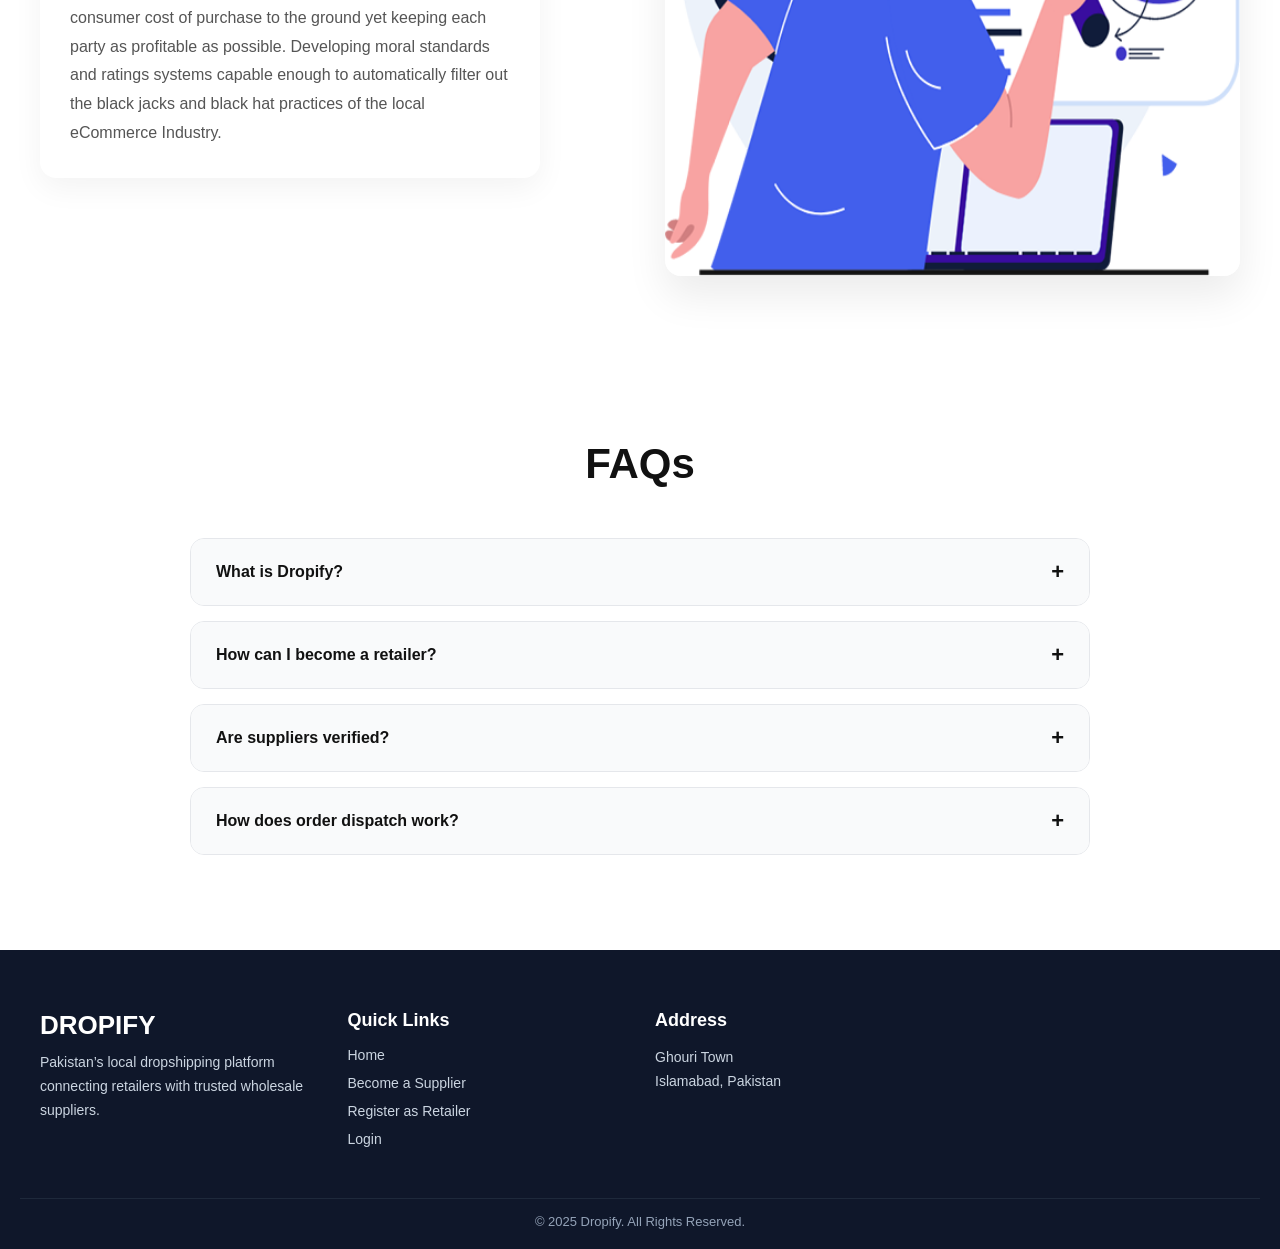
==== commit f8a9f92f: "index.html" ====
--- a/index.html
+++ b/index.html
@@ -201,7 +201,7 @@
 
             <div class="tab-content">
                 <div id="mission" class="tab-panel active">
-                    <h1 style="font-size: 48px;">Scaling Local Dropshipping Industry to make it The Standard Local eCommerce Industry.</h1>,<br>
+                    <h1 style="font-size: 20px;">Scaling Local Dropshipping Industry to make it The Standard Local eCommerce Industry.</h1>,<br>
                     <p>
                        Building Pakistan’s No.1 Dropshippers Army With Great Authority and Huge Moral Responsibility.
 
@@ -341,6 +341,7 @@
 
 </footer>
 
-
+<script src="js/script.js"></script>
+<script src="js/auth.js"></script>
 </body>
 </html>
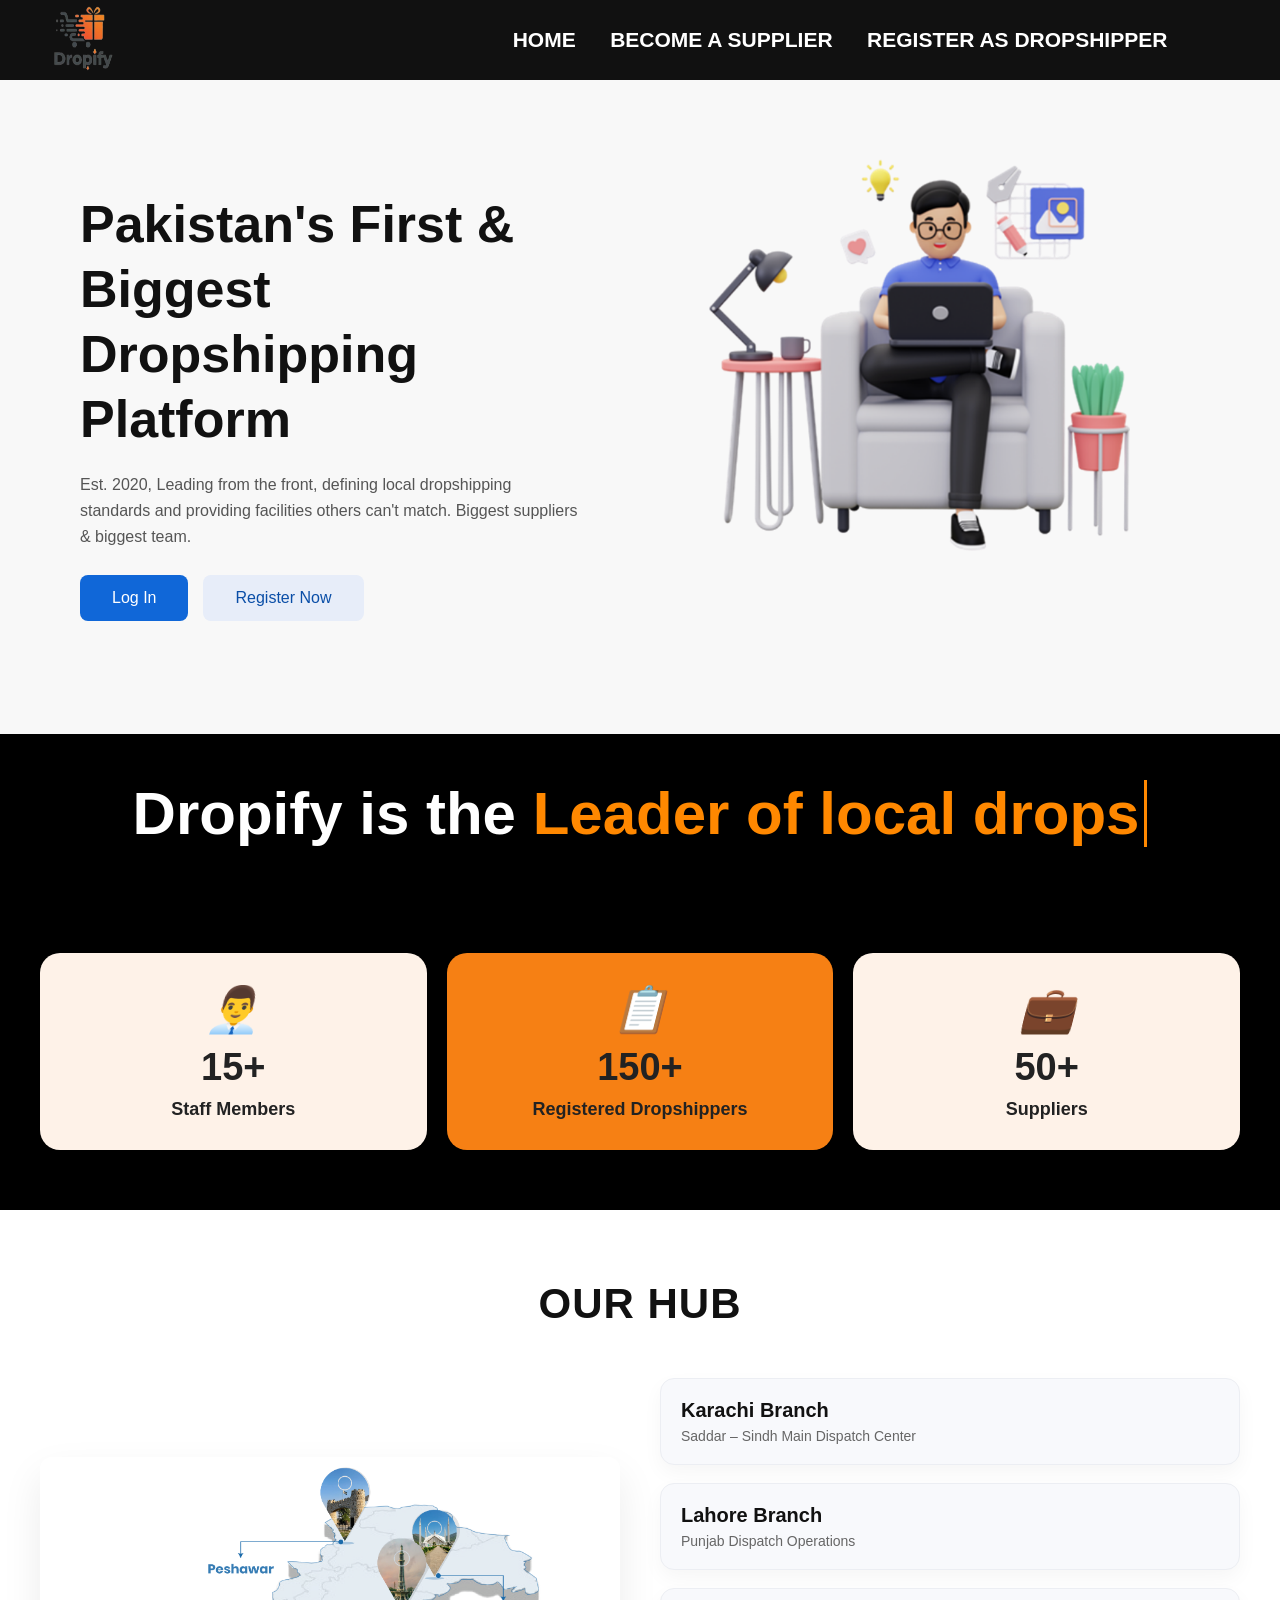
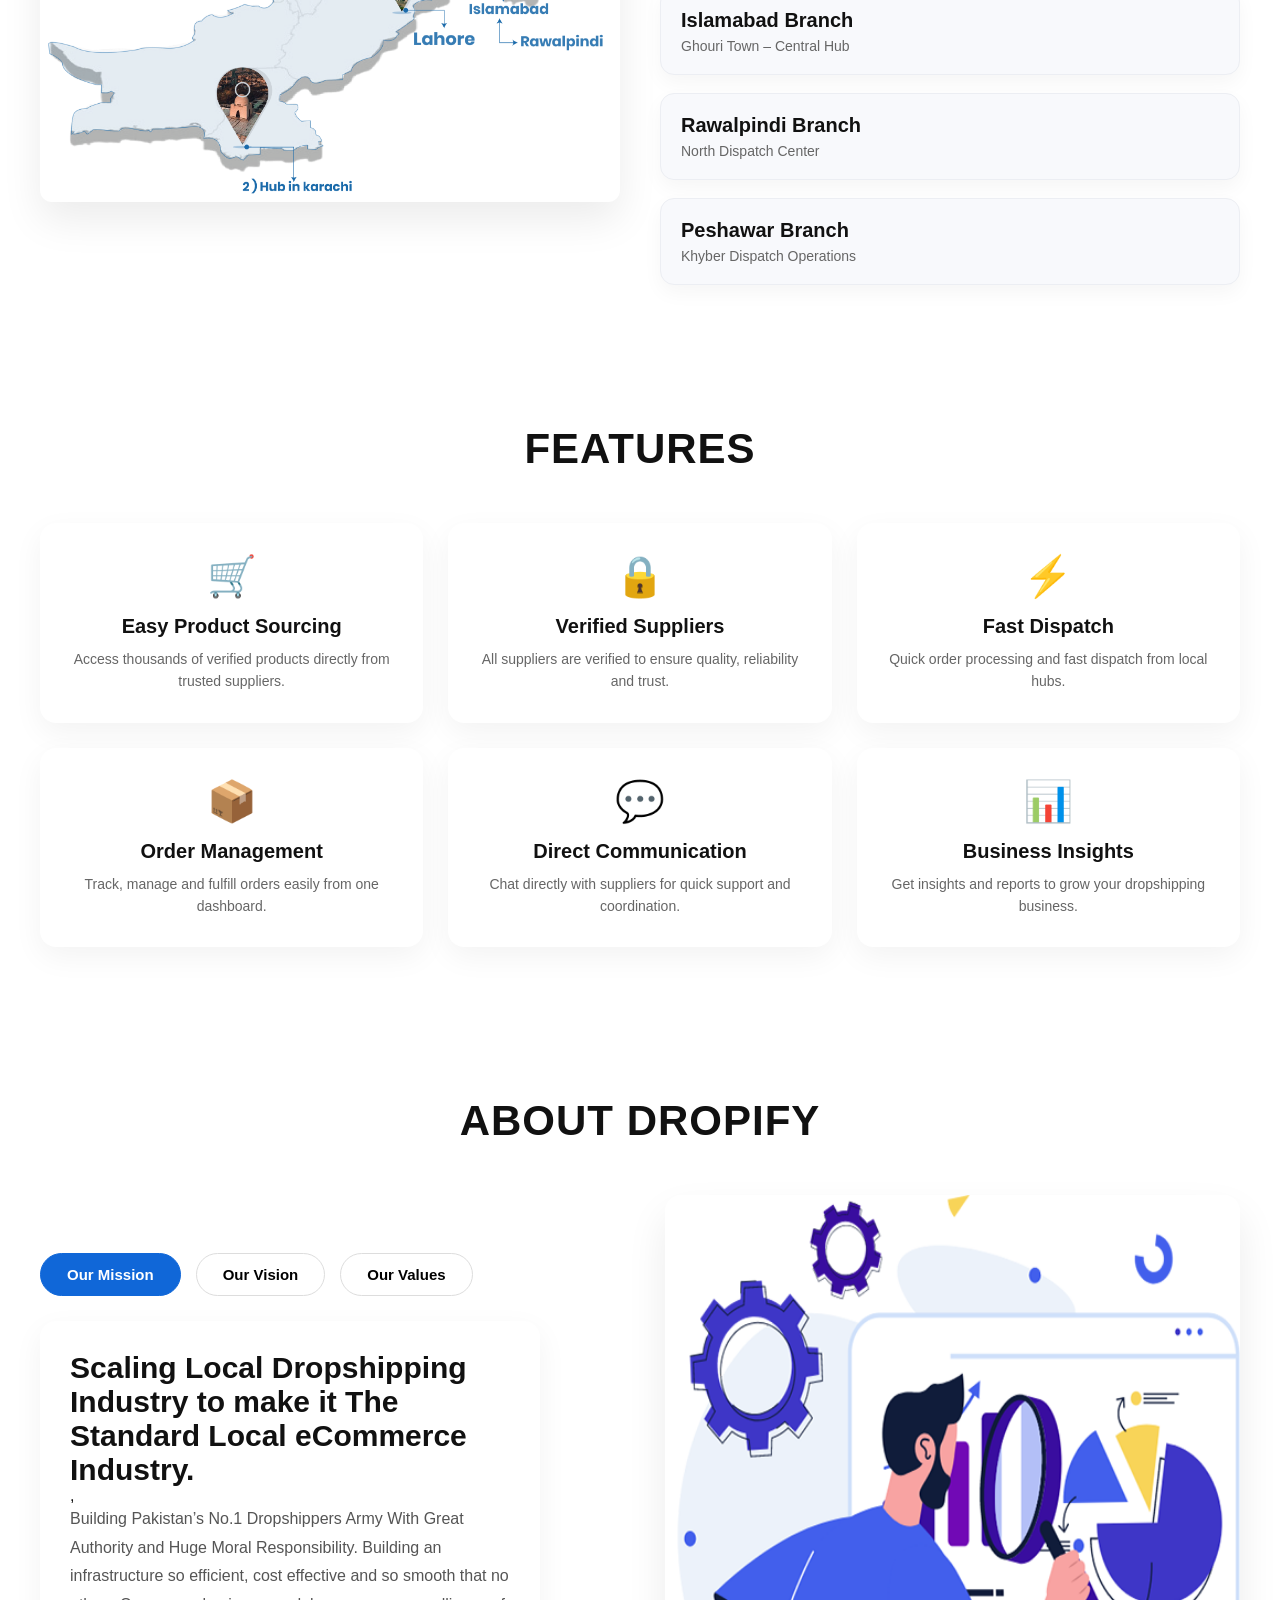
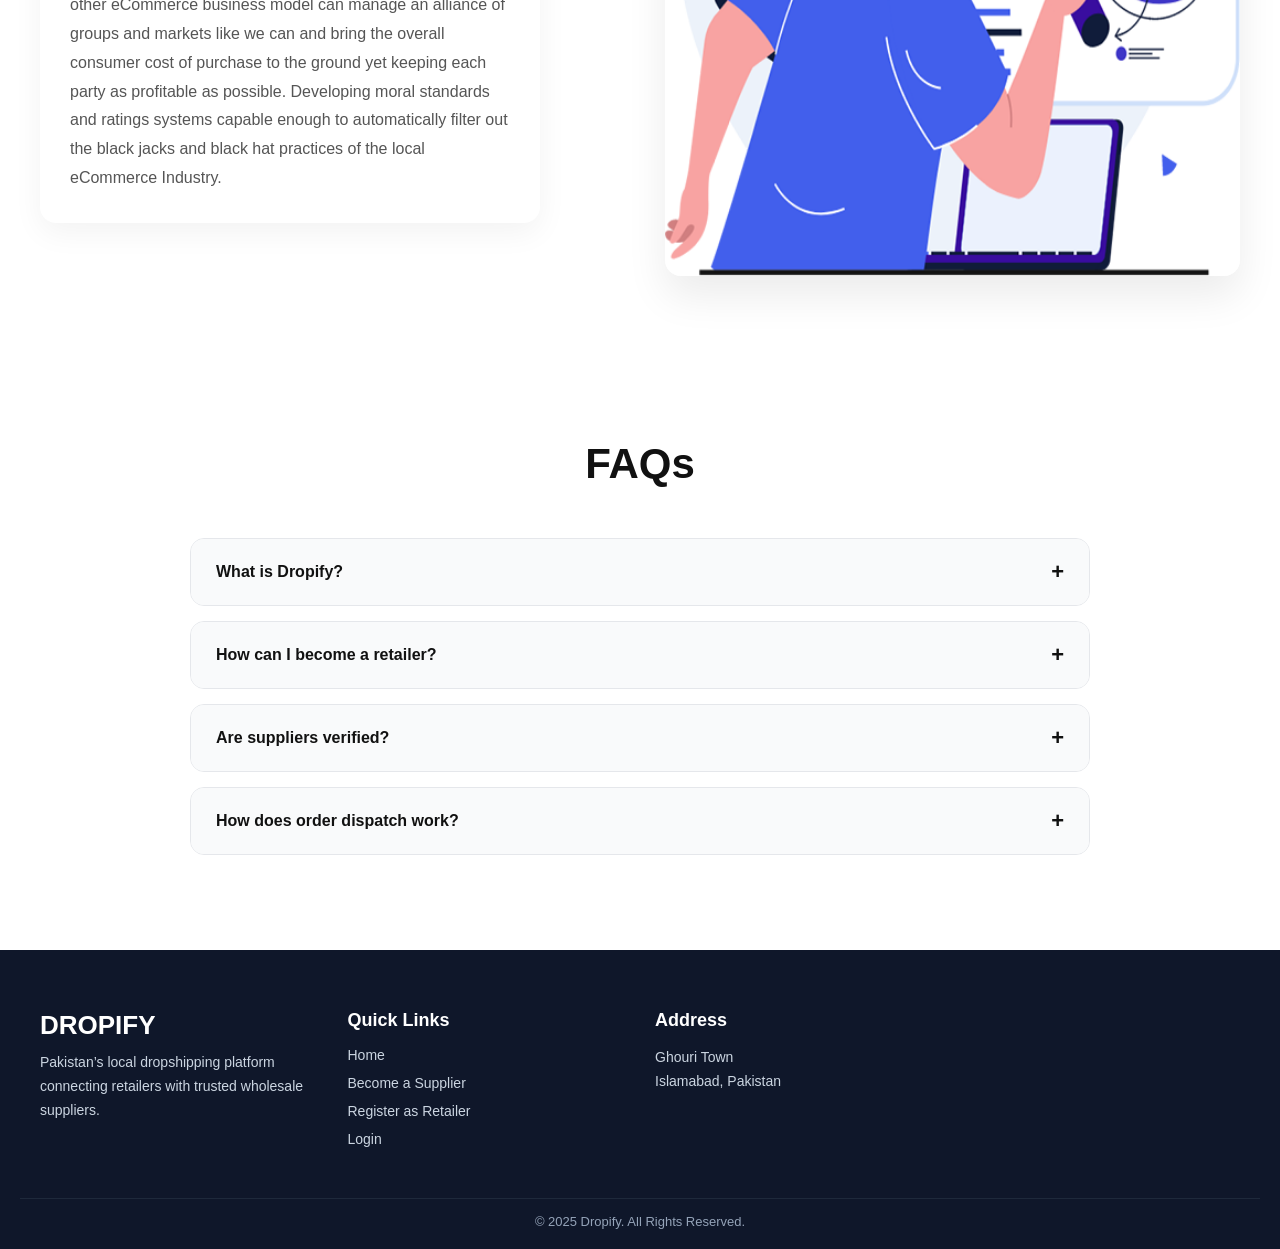
==== commit 489239f9: "index.html" ====
--- a/index.html
+++ b/index.html
@@ -201,7 +201,7 @@
 
             <div class="tab-content">
                 <div id="mission" class="tab-panel active">
-                    <h1 style="font-size: 20px;">Scaling Local Dropshipping Industry to make it The Standard Local eCommerce Industry.</h1>,<br>
+                    <h1 style="font-size: 30px;">Scaling Local Dropshipping Industry to make it The Standard Local eCommerce Industry.</h1>,<br>
                     <p>
                        Building Pakistan’s No.1 Dropshippers Army With Great Authority and Huge Moral Responsibility.
 
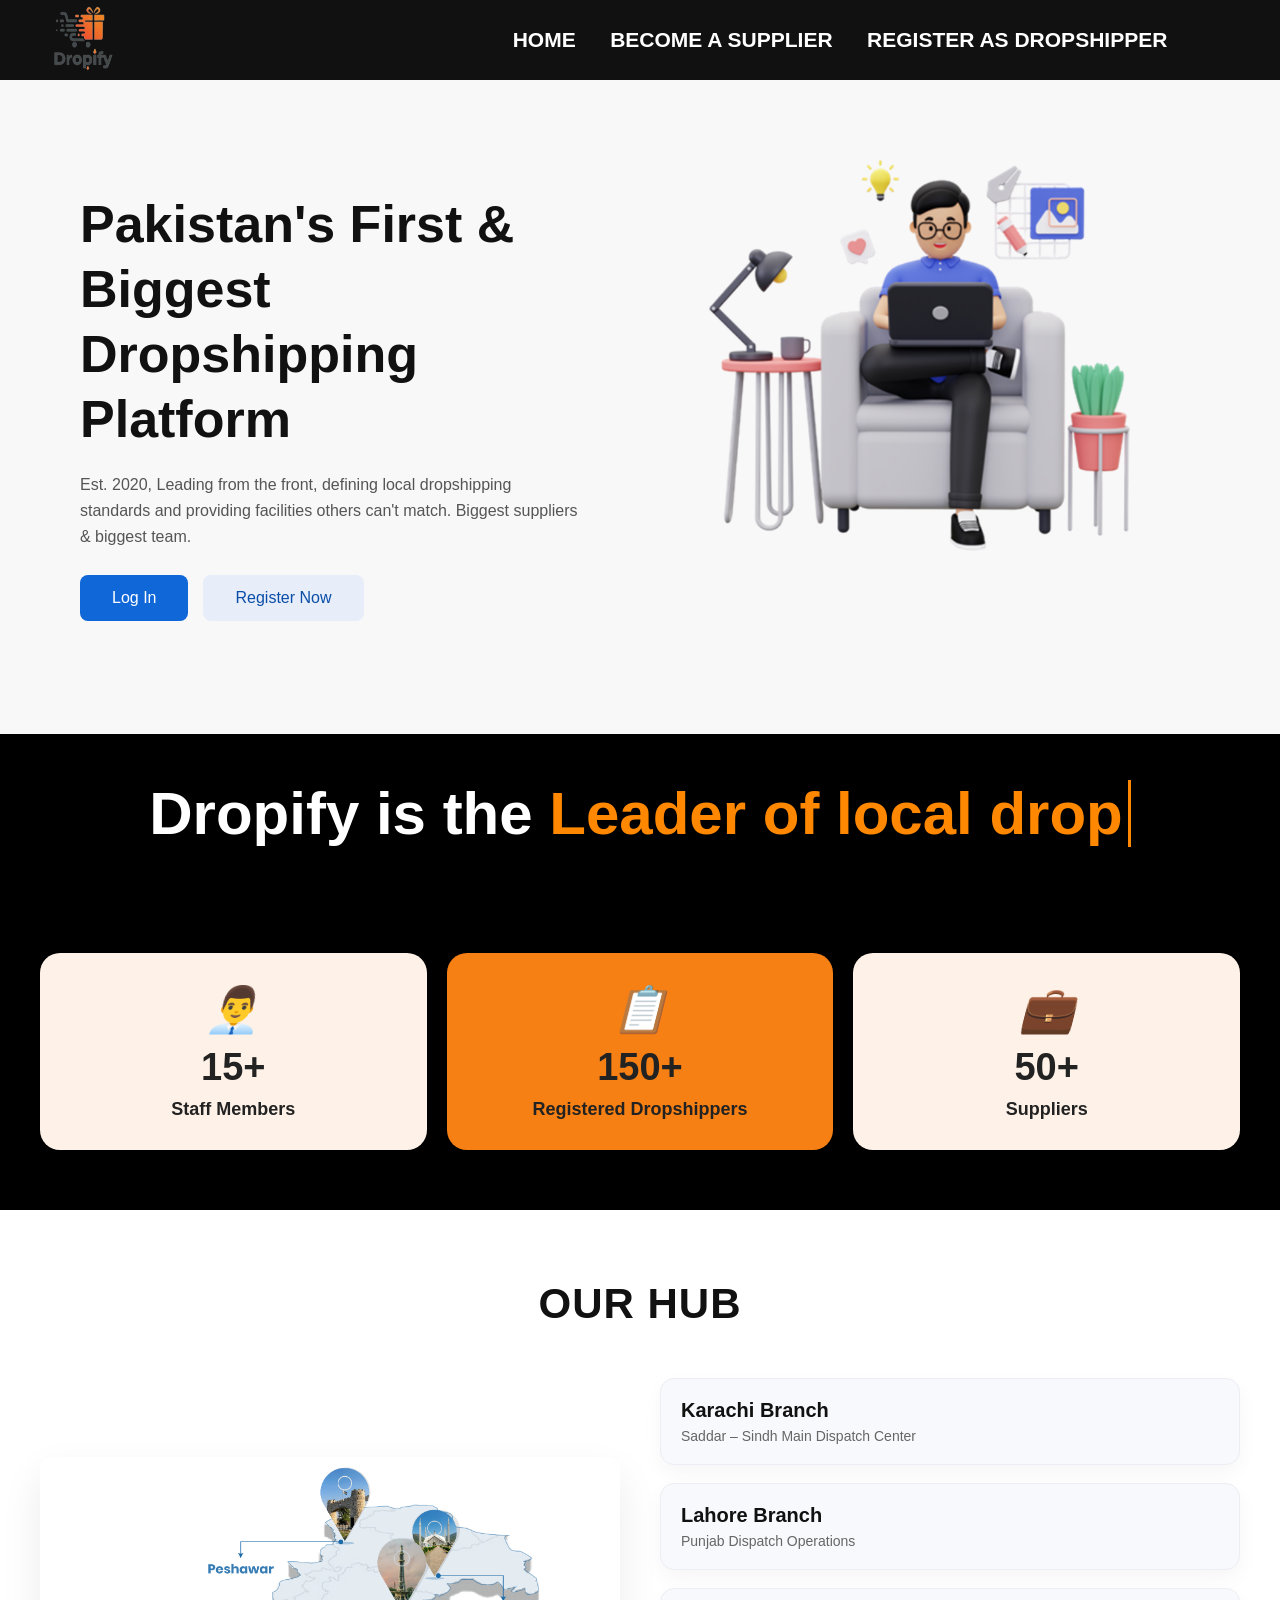
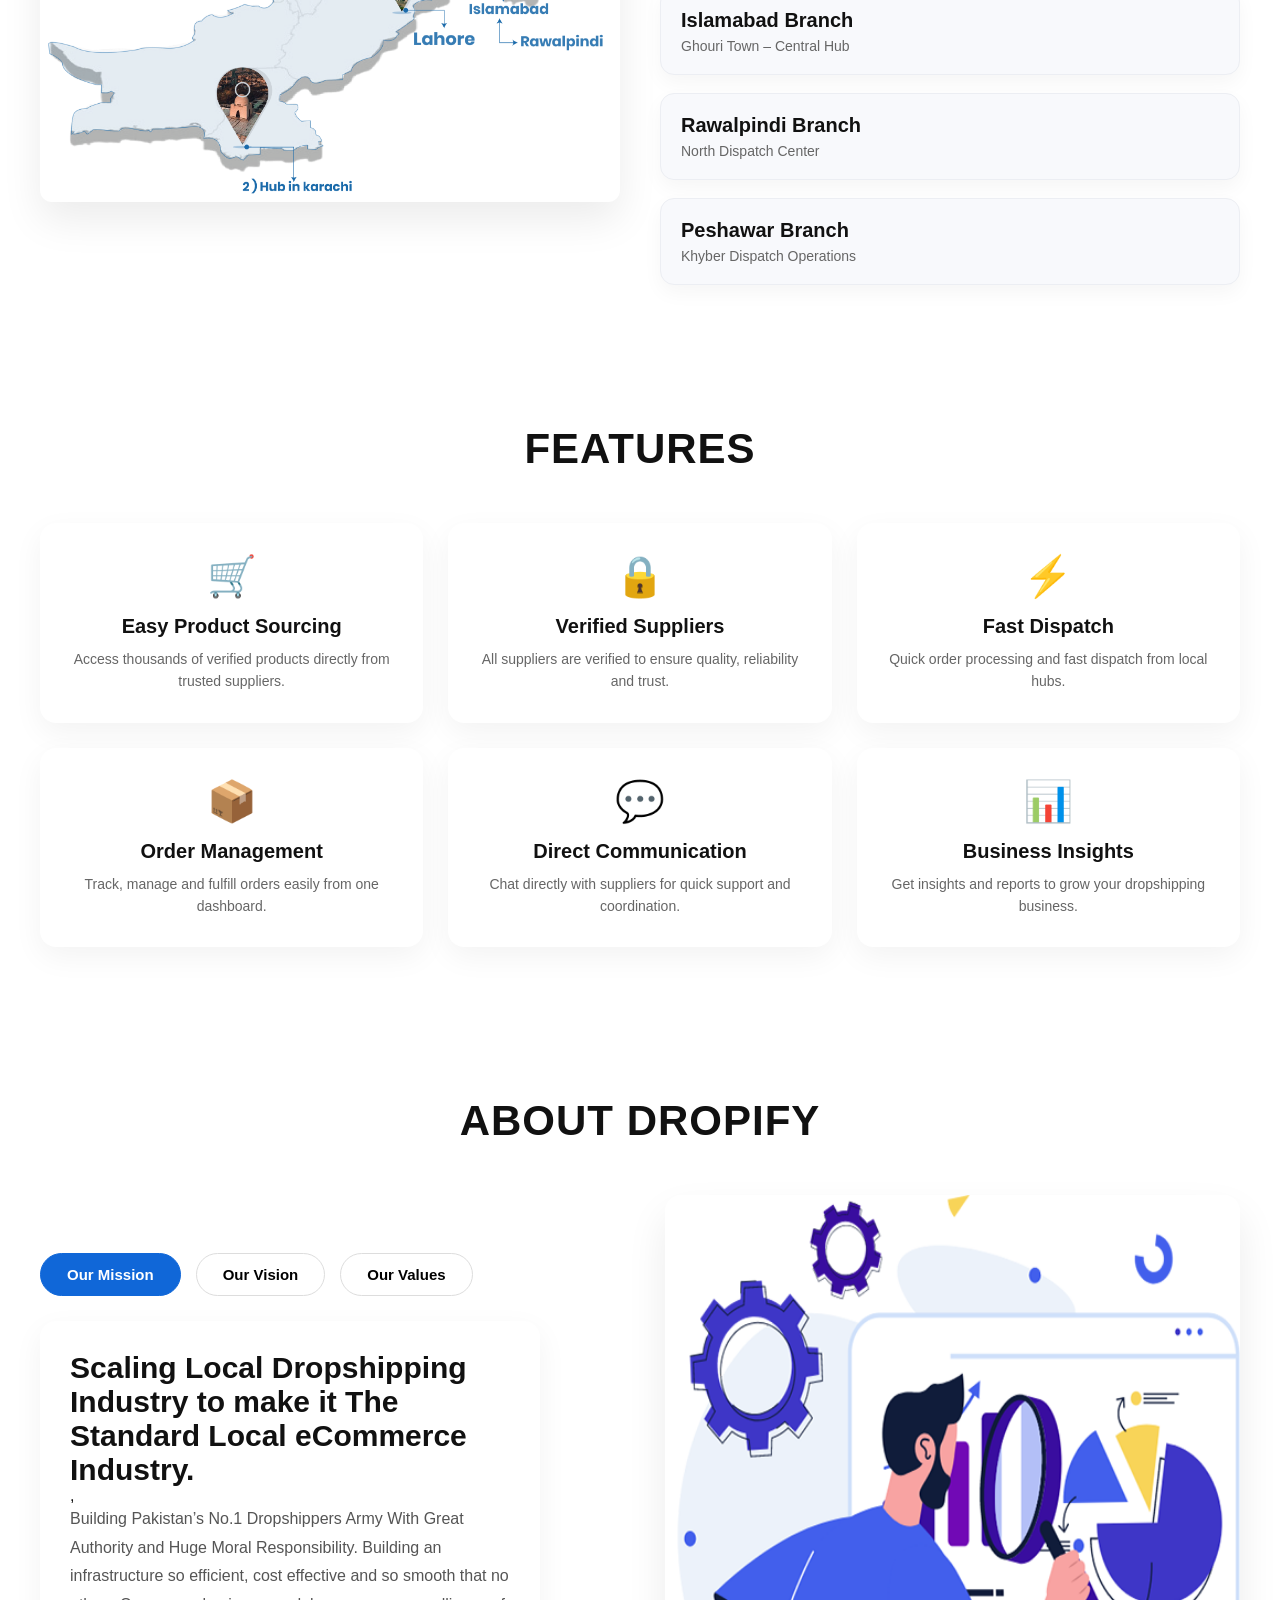
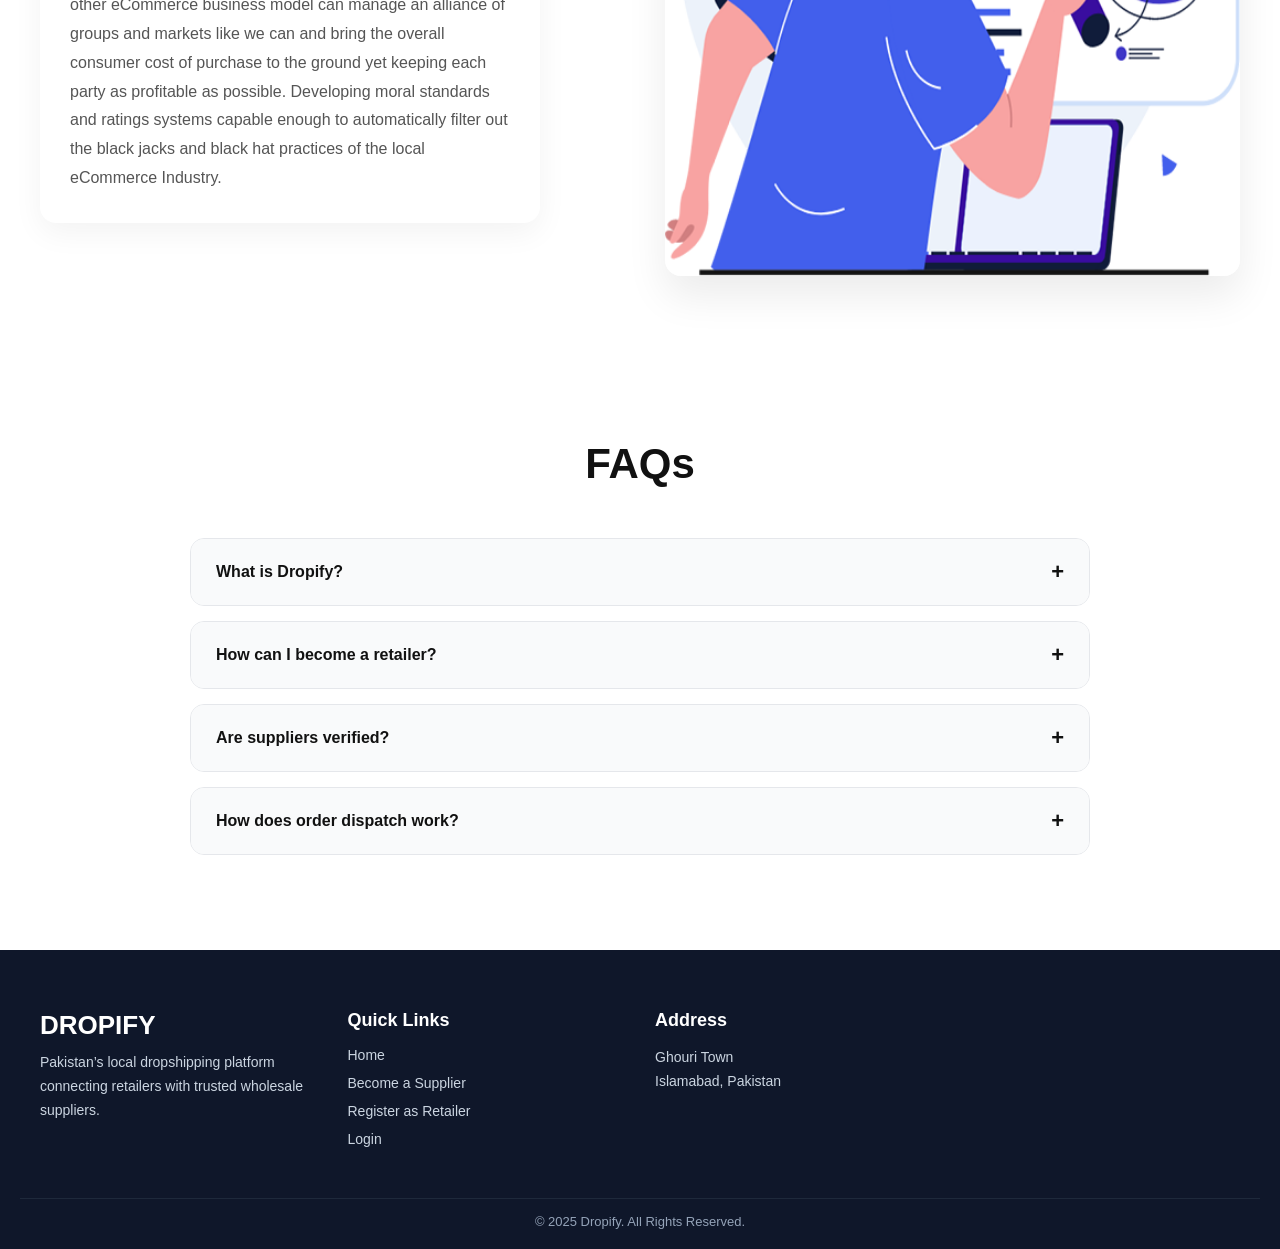
==== commit 5cd6a05a: "index.html" ====
--- a/index.html
+++ b/index.html
@@ -212,7 +212,7 @@
                 </div>
 
                 <div id="vision" class="tab-panel">
-                    <h1 style="font-size: 48px;">To Become the Standard Way of eCommerce in Pakistan</h1><br>
+                    <h1 style="font-size: 30px;">To Become the Standard Way of eCommerce in Pakistan</h1><br>
                     <p>
                         To build the most cost-efficient, resource efficient, morally well managed eCommerce business model that utilizes the best on their best abilities, i.e Top wholesalers and products experts focusing all their attention to source and represent the next big product and Industry’s top digital expert utilizing their digital skills to manage sales and market of the product with their best abilities.
 
@@ -221,7 +221,7 @@
                 </div>
 
                 <div id="values" class="tab-panel">
-                    <h1 style="font-size: 48px;">Transparency for all</h1><br>
+                    <h1 style="font-size: 32px;">Transparency for all</h1><br>
                     <p>
                         We as a platform believe in extreme realistic approaches and extreme transparency of data so parties involved in the trade could take the right measures and bring the changes that benefits everyone around the chain proud to be a part of. For example, returns are the most expensive part of eCommerce business so Dropify will never adjust these expensive in any other costs or charges mentioned to make sure dropshippers who are capable to control these expense in their business should be the top beneficiary of their efforts.
 
